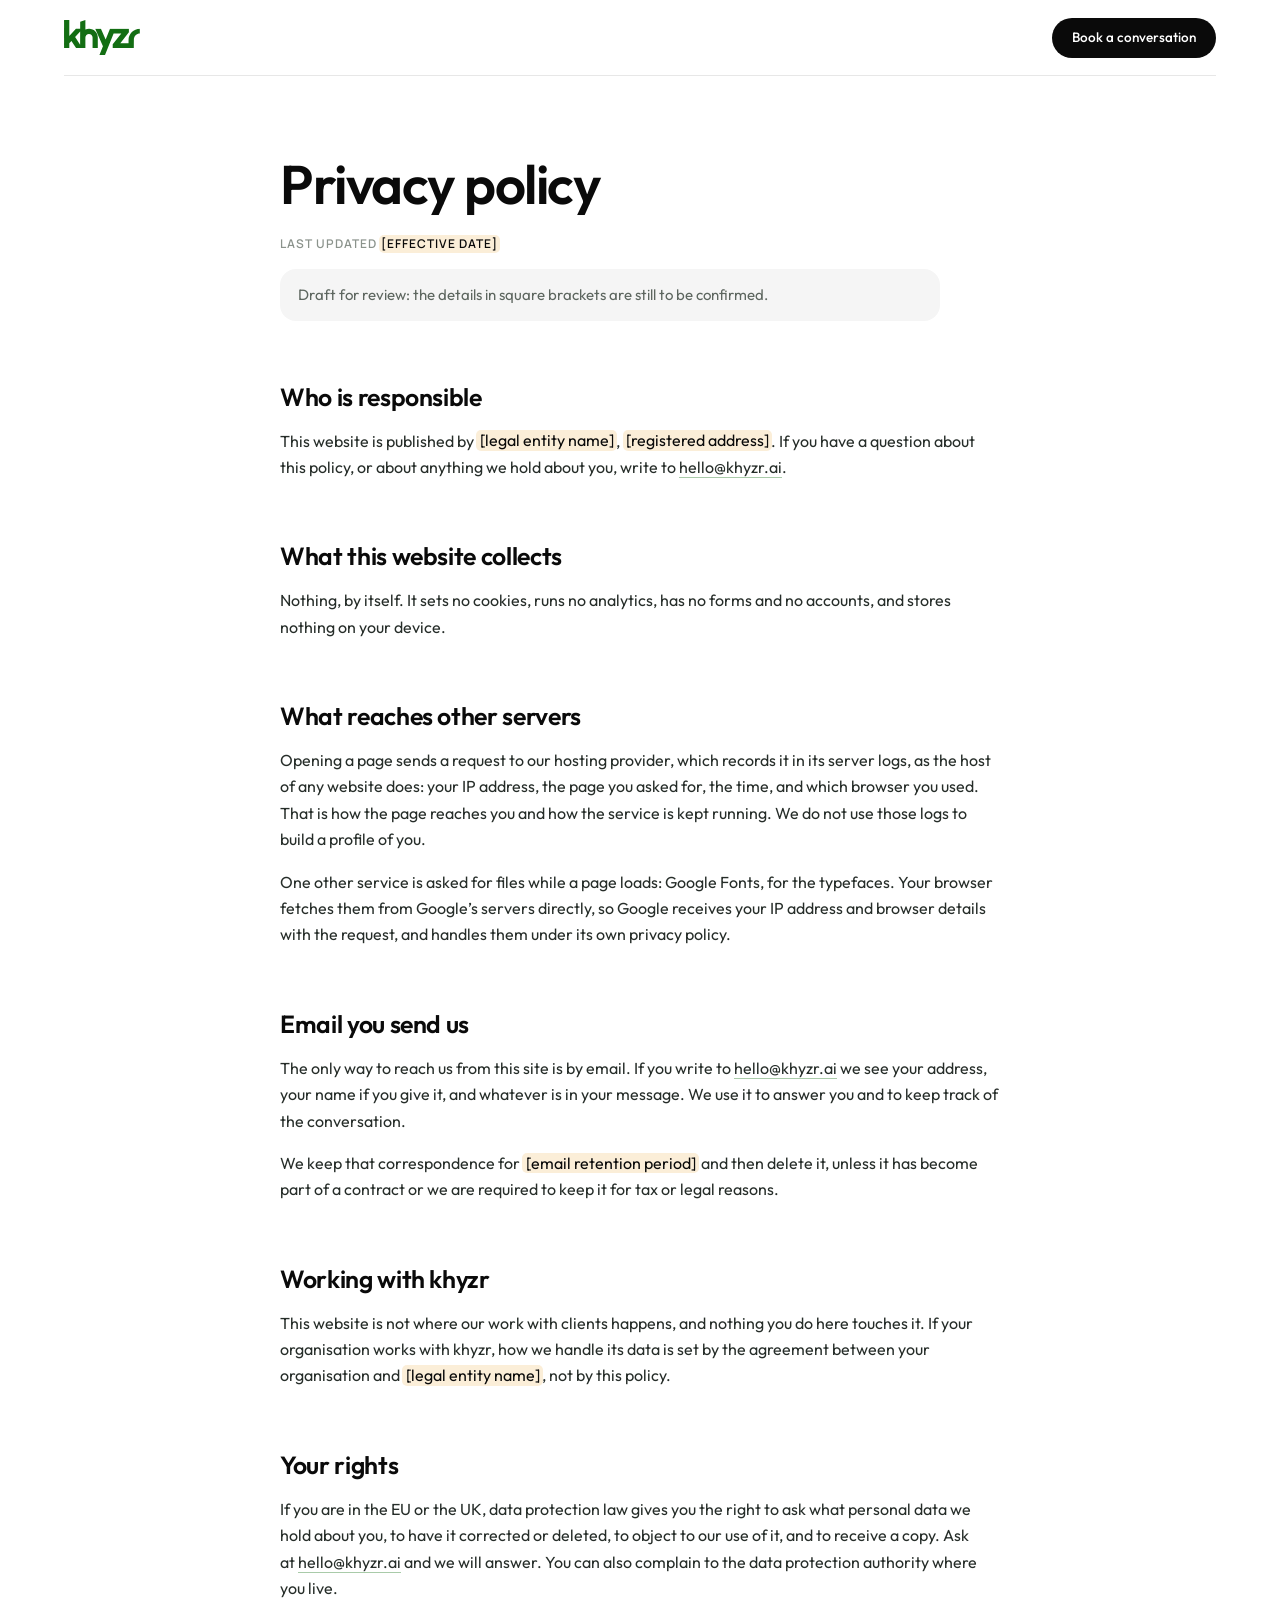
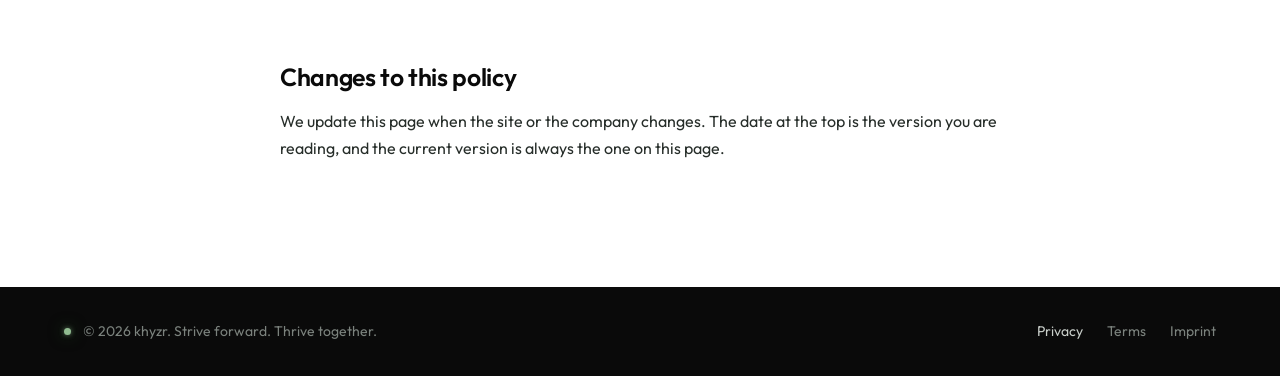
==== legal/privacy/index.html @ f75e47af "Preview of website@1056384" ====
<!doctype html>
<html lang="en">
<head>
<meta charset="utf-8">
<meta name="viewport" content="width=device-width, initial-scale=1">
<title>Privacy policy — khyzr</title>
<meta name="description" content="How khyzr.com handles data: what the site collects, what reaches other servers, and your rights.">
<meta name="robots" content="noindex">
<meta name="theme-color" content="#ffffff">
<link rel="icon" href="../../design-system/assets/logos/khyzr-symbol_on-dark.svg" type="image/svg+xml">
<link rel="preconnect" href="https://fonts.googleapis.com">
<link rel="preconnect" href="https://fonts.gstatic.com" crossorigin>
<link href="https://fonts.googleapis.com/css2?family=Outfit:wght@400;500;600&family=Manrope:wght@500;600&display=swap" rel="stylesheet">
<link rel="stylesheet" href="../../assets/home/tokens.css">
<link rel="stylesheet" href="../../assets/home/home.css">
<link rel="stylesheet" href="../../assets/home/footer/footer.css">
<link rel="stylesheet" href="../legal.css">
</head>
<body>
<a class="skip" href="#main">Skip to content</a>
<header class="lg-bar"><div class="in">
  <a class="home" href="../../"><img src="../../design-system/assets/logos/khyzr-wordmark_on-light.svg" alt="khyzr, home" width="96" height="44"></a>
  <a class="cta" href="../../#start">Book a conversation</a>
</div></header>
<main id="main" class="hs lg">
  <article class="in">
    <h1 class="hs-title">Privacy policy</h1>
    <p class="lg-date">Last updated <span class="tbd">[effective date]</span></p>
    <p class="lg-draft">Draft for review: the details in square brackets are still to be confirmed.</p>
    <h2>Who is responsible</h2>
    <p>This website is published by <span class="tbd">[legal entity name]</span>, <span class="tbd">[registered address]</span>. If you have a question about this policy, or about anything we hold about you, write to <a href="mailto:hello@khyzr.ai">hello@khyzr.ai</a>.</p>
    <h2>What this website collects</h2>
    <p>Nothing, by itself. It sets no cookies, runs no analytics, has no forms and no accounts, and stores nothing on your device.</p>
    <h2>What reaches other servers</h2>
    <p>Opening a page sends a request to our hosting provider, which records it in its server logs, as the host of any website does: your IP address, the page you asked for, the time, and which browser you used. That is how the page reaches you and how the service is kept running. We do not use those logs to build a profile of you.</p>
    <p>One other service is asked for files while a page loads: Google Fonts, for the typefaces. Your browser fetches them from Google’s servers directly, so Google receives your IP address and browser details with the request, and handles them under its own privacy policy.</p>
    <h2>Email you send us</h2>
    <p>The only way to reach us from this site is by email. If you write to <a href="mailto:hello@khyzr.ai">hello@khyzr.ai</a> we see your address, your name if you give it, and whatever is in your message. We use it to answer you and to keep track of the conversation.</p>
    <p>We keep that correspondence for <span class="tbd">[email retention period]</span> and then delete it, unless it has become part of a contract or we are required to keep it for tax or legal reasons.</p>
    <h2>Working with khyzr</h2>
    <p>This website is not where our work with clients happens, and nothing you do here touches it. If your organisation works with khyzr, how we handle its data is set by the agreement between your organisation and <span class="tbd">[legal entity name]</span>, not by this policy.</p>
    <h2>Your rights</h2>
    <p>If you are in the EU or the UK, data protection law gives you the right to ask what personal data we hold about you, to have it corrected or deleted, to object to our use of it, and to receive a copy. Ask at <a href="mailto:hello@khyzr.ai">hello@khyzr.ai</a> and we will answer. You can also complain to the data protection authority where you live.</p>
    <h2>Changes to this policy</h2>
    <p>We update this page when the site or the company changes. The date at the top is the version you are reading, and the current version is always the one on this page.</p>
  </article>
</main>
<footer class="hs hs-footer lg-foot"><div class="in"><div class="base">
  <p class="copy">© 2026 khyzr. Strive forward. Thrive together.</p>
  <ul class="legal" aria-label="Legal"><li><a href="../privacy/" aria-current="page">Privacy</a></li><li><a href="../terms/">Terms</a></li><li><a href="../imprint/">Imprint</a></li></ul>
</div></div></footer>
</body>
</html>
---- assets/home/tokens.css ----
/* ============================================================
   khyzr.com homepage — the sections' shared ground.
   The design system's tokens (copied from the vault's
   web-design-system/web/design-system/tokens/, 2026-10-01, the same set the
   labs speak), and the base every section design was built on, scoped to
   .hs so the hero, nav and original sections keep their own.
   ============================================================ */
:root{
  /* colour */
  --khyzr-green:#0A690A; --forest:#064606; --deep-forest:#053805; --mint:#85B485;
  --green-050:#EFF7EF; --green-100:#DBE9DB; --green-200:#A9CBA9; --green-300:#91BC91; --green-400:#3B873B;
  --green-500:#0A690A; --green-600:#085808; --green-700:#064606; --green-800:#053805; --green-900:#043304;
  --leaf:#2F802F; /* gradient-only bright leaf */
  --cobalt:#2F5FB5; --marigold:#E8A93C; --marigold-text:#946C26; --terracotta:#C2582F; --terracotta-text:#B6532C; --steel:#6E7B8A;
  --paper:#FFFFFF; --surface:#FFFFFF; --surface-2:#F5F5F5; --hairline:#E7E7E7;
  --faint:#8B938C; --muted:#5D665F; --body:#262D29; --ink:#0A0A0A; --pitch:#030503;
  --on-dark-heading:#FFFFFF; --on-dark-soft:#EEF2EE; --on-dark-body:#C8CEC9; --on-dark-muted:#8D948F; --on-dark-faint:#7B827D;
  --on-dark-accent:#91BC91; --on-dark-divider:rgba(255,255,255,.10); --on-dark-border:rgba(255,255,255,.11);
  --selection:rgba(10,105,10,.16);
  --gradient-hero:linear-gradient(to bottom in oklab,#030503 0%,#043304 36%,#064606 58%,#2F802F 71%,#85B485 84%,#DBE9DB 93%,#FFFFFF 100%);
  /* type */
  --font-display:"Outfit",system-ui,sans-serif; --font-text:"Outfit",system-ui,sans-serif;
  --font-tech:"Manrope",system-ui,sans-serif; --font-serif-accent:"Instrument Serif",Georgia,serif;
  --font-arabic:"Noto Naskh Arabic","Times New Roman",serif;
  --fw-display:600; --fw-ui:500; --fw-text:400;
  --text-title:clamp(2.1rem,4.6vw,3.7rem); --text-quote:clamp(1.65rem,3.5vw,2.9rem);
  --text-lede:clamp(1.06rem,1.5vw,1.32rem); --text-body:16px; --text-eyebrow:12px; --text-label:11px;
  --tracking-display:-0.027em; --tracking-eyebrow:.16em;
  /* space and shape */
  --space-1:12px; --space-2:16px; --space-3:24px; --space-4:32px; --space-5:40px; --space-6:64px;
  --section-pad-y:clamp(88px,14vh,180px); --gutter:clamp(24px,5vw,96px);
  --container:1560px; --measure-reading:1180px; --measure-lede:600px;
  --radius-s:9px; --radius-m:16px; --radius-l:20px; --radius-pill:999px;
  /* motion */
  --ease-trace:cubic-bezier(.34,1.45,.64,1); --ease-pop:cubic-bezier(.34,1.56,.64,1); --ease-drift:cubic-bezier(.22,.9,.36,1);
  --dur-enter:900ms; --dur-stagger:140ms; --dur-hover:500ms; --dur-pulse:420ms; --dur-count:1600ms;
  --rise-distance:30px; --rise-scale:.96;
}
.hs{position:relative;isolation:isolate}
.hs *,.hs *::before,.hs *::after{box-sizing:border-box}
.hs img,.hs svg,.hs canvas,.hs video{display:block;max-width:100%}
.hs :focus-visible{outline:2px solid var(--khyzr-green);outline-offset:3px}
---- assets/home/home.css ----
/* ============================================================
   khyzr.com homepage — the shared vocabulary every section uses.
   One rhythm, two surfaces, one section header, one text link, one
   entrance. Values are the design system's tokens (tokens.css); the
   section header and the text link are the system's Components page,
   the entrance is its Motion page (The Green Trace).
   ============================================================ */

/* ---- rhythm and surfaces ----
   Every section stands on paper and pads by the section rhythm; the
   surface alternates White → #F5F5F5 (the system's Layout rule) so
   neighbours read as two places, not one long page. */
.hs{--hs-head-gap:clamp(2.75rem,6vw,4.5rem);background:var(--paper)}
.hs.hs--alt{background:var(--surface-2)}
section.hs[id]{scroll-margin-top:0}
/* the side gutter, kept clear of a phone's notch and rounded corners when it is turned on its side (index.html asks
   for the whole screen, viewport-fit=cover, so the dark sections run to its edges): the system's gutter, or the
   screen's safe inset where that is wider */
:root{--gx:max(var(--gutter),env(safe-area-inset-left,0px),env(safe-area-inset-right,0px))}

/* ---- the desktop step (2 Oct 2026, Cisco: "increase the margins (and therefor like zoom out) the page on viewports
   like 1920x1080 and similar sizes"; it "reads AMAZING at 2440p"). The type and the sections reach their full size
   by about 1400px wide and hold it, so a 1080p monitor showed the 2560 page with its margins cut from 500px to 180,
   on a screen whose pixels are physically larger. There, on a standard-density screen 1600–2299px wide (1080p,
   1200p and 1680 monitors; a laptop's dense screen stays at full size, as do 1440p screens and phones), the page
   draws a step smaller, as a whole: one knob, --z, sets the root's size, every size in the sections is in rem, the
   column narrows with it so the margins grow, and the few sizes measured in the screen's height multiply by it.
   The system's px tokens get their rem twins here, the same at the default size, so they follow too. */
:root{--z:1;
  --space-1:.75rem;--space-2:1rem;--space-3:1.5rem;--space-4:2rem;--space-5:2.5rem;--space-6:4rem;
  --container:97.5rem;--gutter:clamp(1.5rem,5vw,6rem);--section-pad-y:clamp(5.5rem,calc(14vh * var(--z)),11.25rem);
  --text-body:1rem;--text-eyebrow:.75rem;--text-label:.6875rem}
html{font-size:calc(100% * var(--z))}
@media (min-width:1600px) and (max-width:2299.98px) and (max-resolution:1.49dppx),
       (min-width:1600px) and (max-width:2299.98px) and (-webkit-max-device-pixel-ratio:1.49){:root{--z:.9}}
/* the band's edges ease in, so a window dragged across them doesn't jump */
@media (min-width:1600px) and (max-width:1679.98px) and (max-resolution:1.49dppx),
       (min-width:1600px) and (max-width:1679.98px) and (-webkit-max-device-pixel-ratio:1.49){:root{--z:.95}}
@media (min-width:2200px) and (max-width:2299.98px) and (max-resolution:1.49dppx),
       (min-width:2200px) and (max-width:2299.98px) and (-webkit-max-device-pixel-ratio:1.49){:root{--z:.95}}
/* a section that receives focus after an in-page jump (glide.js) takes it quietly */
.hs[tabindex="-1"]:focus{outline:none}

/* ---- the section header: title, lede (the eyebrows went page-wide on 2 Oct 2026, Cisco: "remove eyebrows page-wide") ---- */
.hs-title{font:var(--fw-display) var(--text-title)/1.02 var(--font-display);letter-spacing:var(--tracking-display);color:var(--ink);text-wrap:balance}
.hs-title .g{color:var(--khyzr-green)}
.hs-lede{max-width:34ch;font:var(--fw-text) var(--text-lede)/1.5 var(--font-text);color:var(--muted);text-wrap:pretty}
.hs-head > .hs-lede{margin-top:var(--space-3)}
/* split: the title holds the left, the lede stands at the right on the title's last line */
.hs-head--split{display:grid;grid-template-columns:minmax(0,1fr) minmax(0,auto);align-items:end;gap:var(--space-3) var(--space-6)}
.hs-head--split > .hs-lede{margin:0;padding-bottom:.3em}
@media (max-width:760px){
  .hs-head--split{grid-template-columns:minmax(0,1fr);gap:0}
  .hs-head--split > .hs-lede{margin-top:var(--space-3);padding:0}
}
/* on dark */
.hs-dark .hs-title{color:var(--on-dark-heading)}
.hs-dark .hs-lede{color:var(--on-dark-body)}

/* ---- the text link: ink, an arrow that slides 4px on hover ---- */
.hs-link{position:relative;display:inline-flex;align-items:center;gap:.5em;font:var(--fw-ui) 1rem/1.3 var(--font-text);color:var(--ink);text-decoration:none;border-radius:var(--radius-s)}
/* a 44px hit area, without moving anything */
.hs-link::after{content:"";position:absolute;inset:-.75rem -.375rem}
.hs-link svg{flex:none;width:1.05em;height:1.05em;transition:transform var(--dur-hover) var(--ease-pop)}
@media (hover:hover){.hs-link:hover svg{transform:translateX(4px)}}
.hs-link:focus-visible{outline-offset:4px}

/* ---- the entrance: rise from the baseline, crisp, overlapping (hs.js staggers a batch) ---- */
.hs-rise{transform-origin:50% 100%;transition:opacity .9s ease var(--hs-d,0s),transform var(--dur-enter) var(--ease-trace) var(--hs-d,0s)}
.js .hs-rise:not(.is-in){opacity:0;transform:translateY(var(--rise-distance)) scale(var(--rise-scale));transition:none}
@media (prefers-reduced-motion:reduce){.hs-rise{opacity:1!important;transform:none!important;transition:none!important}}

/* ---- photographs develop in rather than pop in (hs.js adds .ld when each has loaded) ---- */
.js .hs-photo{opacity:0;transition:opacity .7s ease}
.js .hs-photo.ld{opacity:1}
@media (prefers-reduced-motion:reduce){.js .hs-photo{transition:none}}

/* ---- touch: hovers that move things only where there is a pointer that hovers; presses answer every pointer ---- */
.hs-link:active svg{transform:translateX(2px)}
/* a placeholder link (its page isn't built yet): it reads as the design has it, and does nothing */
.hs a:not([href]){pointer-events:none;cursor:default}
---- assets/home/footer/footer.css ----
/* ============================================================
   khyzr.com homepage — the footer: the map of the site and the
   legal line, nothing more. The close has already made the ask
   ("Strive forward. Thrive together." ending in the pill), so the
   old footer's headline, button and note are gone.

   It stands on the close's ink without a seam. Each column starts
   on its own hairline, so the map reads as one ruled index broken
   only by the gutters; the base row runs one unbroken rule. The
   green dot before the copyright line is the close's light, small.
   Entrance (with motion): the rules draw left to right, column by
   column, and each column's type fades in behind its rule.
   ============================================================ */
/* the close and the footer share one ground, so the map follows the close at the page's rhythm
   (the close's own bottom padding), not after a second section's worth of black */
.hs-footer{background:var(--ink);color:var(--on-dark-body);padding:var(--space-4) var(--gx) 2.5rem}
.hs-footer .in{max-width:var(--container);margin:0 auto}
.hs-footer ul{list-style:none}
.hs-footer .top{display:grid;grid-template-columns:minmax(0,1.4fr) minmax(0,5fr);gap:2.5rem 1.75rem}
.hs-footer .map{display:grid;grid-template-columns:repeat(5,minmax(0,1fr));gap:2.5rem 1.75rem}
.hs-footer .col{position:relative;padding-top:1.375rem}
.hs-footer .col::before,.hs-footer .base::before{content:"";position:absolute;left:0;right:0;top:0;height:1px;background:var(--on-dark-divider);transform-origin:0 50%}

/* the brand column: the wordmark (over its 90px floor) and its one line */
.hs-footer .mark{display:inline-block;border-radius:4px}
.hs-footer .mark img{width:clamp(6.5rem,8.6vw,7.75rem);height:auto}
.hs-footer .brand p{margin-top:1.25rem;max-width:30ch;font:var(--fw-text) .9375rem/1.6 var(--font-text);color:var(--on-dark-muted);text-wrap:pretty}

/* the columns: heads in the technical register, links in Outfit */
.hs-footer h2{margin:1px 0 .75rem;font:600 var(--text-eyebrow)/1.3 var(--font-tech);letter-spacing:.1em;text-transform:uppercase;color:var(--on-dark-faint)}
.hs-footer .map a{display:inline-block;padding:.3125rem 0;font:var(--fw-text) .9375rem/1.4 var(--font-text);color:var(--on-dark-body);
  text-decoration:underline 1px transparent;text-underline-offset:.32em;transition:color .2s ease,text-decoration-color .3s ease}
@media (hover:hover){.hs-footer .map a:hover{color:var(--on-dark-heading);text-decoration-color:var(--green-300)}}
/* the sister sites sit quieter, with the outward arrow */
.hs-footer li:not(.ext) + .ext{margin-top:.375rem}
.hs-footer .map .ext a{color:var(--on-dark-muted)}
@media (hover:hover){.hs-footer .map .ext a:hover{color:var(--on-dark-heading)}}
.hs-footer .ext svg{display:inline-block;width:.8em;height:.8em;margin-left:.28em;vertical-align:-.04em;transition:transform var(--dur-hover) var(--ease-pop)}
@media (hover:hover){.hs-footer .ext a:hover svg{transform:translate(2px,-2px)}}

/* the base row: the green dot, the copyright line, the legal links */
.hs-footer .base{position:relative;margin-top:clamp(3.5rem,6.4vw,5.5rem);padding-top:1.375rem;display:flex;justify-content:space-between;align-items:center;gap:.5rem 1.75rem;flex-wrap:wrap;
  font:var(--fw-text) .875rem/1.5 var(--font-text);color:var(--on-dark-faint)}
.hs-footer .copy{display:flex;align-items:center;gap:.75rem}
.hs-footer .copy::before{content:"";flex:none;width:.4375rem;height:.4375rem;border-radius:50%;background:var(--green-300);
  box-shadow:0 0 5px rgba(145,188,145,.6),0 0 16px rgba(59,135,59,.6)}
.hs-footer .legal{display:flex;gap:2px 1.5rem;flex-wrap:wrap}
.hs-footer .legal a{display:inline-block;padding:.375rem 0;color:var(--on-dark-faint);text-decoration:none;transition:color .2s ease}
@media (hover:hover){.hs-footer .legal a:hover{color:var(--on-dark-body)}}
/* a finger gets a full-height target on every link (44px; the pointer's 31 and 33 read tighter) */
@media (pointer:coarse){.hs-footer .map a,.hs-footer .legal a{padding:.75rem 0}}

/* focus: white on dark */
.hs-footer a:focus-visible{outline:2px solid var(--on-dark-heading);outline-offset:3px;border-radius:4px}

/* entrance */
.hs-footer .brand{--i:0}
.hs-footer .map .col:nth-child(1){--i:1}.hs-footer .map .col:nth-child(2){--i:2}.hs-footer .map .col:nth-child(3){--i:3}
.hs-footer .map .col:nth-child(4){--i:4}.hs-footer .map .col:nth-child(5){--i:5}
.hs-footer .base{--i:6}
.hs-footer .col::before,.hs-footer .base::before{transition:transform 1.2s var(--ease-drift) calc(var(--i) * 90ms)}
.hs-footer .col > *,.hs-footer .base > *{transition:opacity .9s ease calc(.32s + var(--i) * 90ms)}
.js .hs-footer:not(.is-in) .col::before,.js .hs-footer:not(.is-in) .base::before{transform:scaleX(0);transition:none}
.js .hs-footer:not(.is-in) .col > *,.js .hs-footer:not(.is-in) .base > *{opacity:0;transition:none}

/* tablet: the brand line above the map */
@media (max-width:1080px){
  .hs-footer .top{grid-template-columns:minmax(0,1fr);gap:3rem}
  .hs-footer .brand{display:flex;justify-content:space-between;align-items:flex-start;gap:1.75rem}
  .hs-footer .brand p{margin-top:0;text-align:right}
}
@media (max-width:860px){.hs-footer .map{grid-template-columns:repeat(3,minmax(0,1fr))}}
/* phone: the brand line on top, then two columns */
@media (max-width:560px){
  .hs-footer .top{gap:2.75rem}
  .hs-footer .brand{display:block}
  .hs-footer .brand p{margin-top:1.125rem;text-align:left}
  .hs-footer .map{grid-template-columns:repeat(2,minmax(0,1fr));gap:2.25rem 1.25rem}
  .hs-footer .map > :last-child:nth-child(odd){grid-column:1/-1}
  .hs-footer .base{flex-direction:column;align-items:flex-start;gap:.625rem}
}
@media (prefers-reduced-motion:reduce){
  .hs-footer .col::before,.hs-footer .base::before{transform:none!important;transition:none!important}
  .hs-footer .col > *,.hs-footer .base > *{opacity:1!important;transition:none!important}
}
---- legal/legal.css ----
/* ============================================================
   khyzr.com — the legal pages (2 Oct 2026, the launch kit:
   docs/LAUNCH.md). Drafts until the company facts land, so each
   is noindex and stays out of the sitemap; what is still to be
   confirmed is marked where it stands. On the homepage's tokens
   (assets/home/tokens.css), its section header (home.css) and its
   footer's base row (footer/footer.css). No script.
   ============================================================ */
*{box-sizing:border-box;margin:0;padding:0}
html{-webkit-text-size-adjust:100%}
body{background:var(--paper);color:var(--body);font:var(--fw-text) var(--text-body)/1.65 var(--font-text);-webkit-font-smoothing:antialiased}
::selection{background:var(--selection)}
a{color:inherit}
.skip{position:fixed;left:1rem;top:.75rem;z-index:100;padding:.75rem 1.125rem;border-radius:var(--radius-pill);background:var(--ink);color:#fff;
  font:var(--fw-ui) .875rem/1 var(--font-text);text-decoration:none;transform:translateY(-200%)}
.skip:focus{transform:none}

/* the bar: the wordmark home, and the homepage's one ask */
.lg-bar{padding:0 var(--gutter)}
.lg-bar .in{max-width:var(--container);margin:0 auto;height:4.75rem;display:flex;align-items:center;justify-content:space-between;gap:1.5rem;border-bottom:1px solid var(--hairline)}
.lg-bar .home img{display:block;width:4.75rem;height:auto}   /* the homepage nav's size (2 Oct 2026) */
.lg-bar .cta{display:inline-flex;align-items:center;height:2.5rem;padding:0 1.25rem;border-radius:var(--radius-pill);background:var(--ink);color:#fff;
  font:var(--fw-ui) .84375rem/1 var(--font-text);text-decoration:none;white-space:nowrap;transition:transform var(--dur-hover) var(--ease-pop),background-color .2s ease}
@media (hover:hover){.lg-bar .cta:hover{transform:scale(1.05);background:#000}}
.lg-bar .cta:active{transform:scale(.98)}
.lg-bar a:focus-visible{outline:2px solid var(--khyzr-green);outline-offset:3px;border-radius:6px}
.lg-bar .cta:focus-visible{border-radius:var(--radius-pill)}

/* the page: one reading column */
.lg{padding:clamp(3.5rem,9vh,7rem) var(--gutter) var(--section-pad-y)}
.lg .in{max-width:45rem;margin:0 auto}
.lg .hs-title{font-size:clamp(2.3rem,5vw,3.4rem)}
.lg-date{margin-top:var(--space-3);font:600 var(--text-eyebrow)/1.4 var(--font-tech);letter-spacing:.08em;text-transform:uppercase;color:var(--faint)}
.lg-draft{margin-top:var(--space-3);padding:.875rem 1.125rem;border-radius:var(--radius-m);background:var(--surface-2);font-size:.9375rem;line-height:1.55;color:var(--muted)}
.lg-lede{margin-top:var(--space-5);font-size:var(--text-lede);line-height:1.55;color:var(--muted)}
.lg h2{margin:clamp(2.75rem,5vw,3.75rem) 0 var(--space-2);font:var(--fw-display) clamp(1.3rem,2vw,1.55rem)/1.25 var(--font-display);letter-spacing:-.014em;color:var(--ink)}
.lg p{max-width:66ch;text-wrap:pretty}
.lg h2 + p,.lg p + p{margin-top:var(--space-2)}
.lg h2 + p{margin-top:0}
.lg p a{text-decoration:underline 1px;text-decoration-color:var(--green-200);text-underline-offset:.24em;transition:color .2s ease,text-decoration-color .2s ease}
.lg p a:hover{color:var(--ink);text-decoration-color:var(--khyzr-green)}
/* what is still to be confirmed shows as such */
.tbd{padding:.02em .2em;margin:0 -.04em;border-radius:5px;background:rgba(232,169,60,.2);color:var(--ink);-webkit-box-decoration-break:clone;box-decoration-break:clone}

/* the imprint's facts */
.lg-facts{margin-top:var(--space-5);display:grid;grid-template-columns:minmax(0,13em) minmax(0,1fr);border-top:1px solid var(--hairline)}
.lg-facts dt,.lg-facts dd{padding:.875rem 0;border-bottom:1px solid var(--hairline)}
.lg-facts dt{padding-top:1.0625rem;font:600 var(--text-label)/1.5 var(--font-tech);letter-spacing:.1em;text-transform:uppercase;color:var(--faint)}
.lg-facts dd{color:var(--ink)}
/* a finger's target: the bar's pill at full height, and the email in the facts the height of its row */
@media (pointer:coarse){.lg-bar .cta{height:2.75rem}.lg-facts dd a{position:relative}.lg-facts dd a::after{content:"";position:absolute;inset:-.75rem -.375rem}}
@media (max-width:560px){
  .lg-facts{grid-template-columns:minmax(0,1fr)}
  .lg-facts dt{padding-bottom:0;border-bottom:0}
  .lg-facts dd{padding-top:.25rem}
}

/* the footer: the homepage footer's base row alone */
.lg-foot.hs-footer{padding-top:1.75rem;padding-bottom:1.75rem}
.lg-foot .base{margin-top:0;padding-top:0}
.lg-foot .base::before{display:none}
.lg-foot .legal a[aria-current]{color:var(--on-dark-body)}
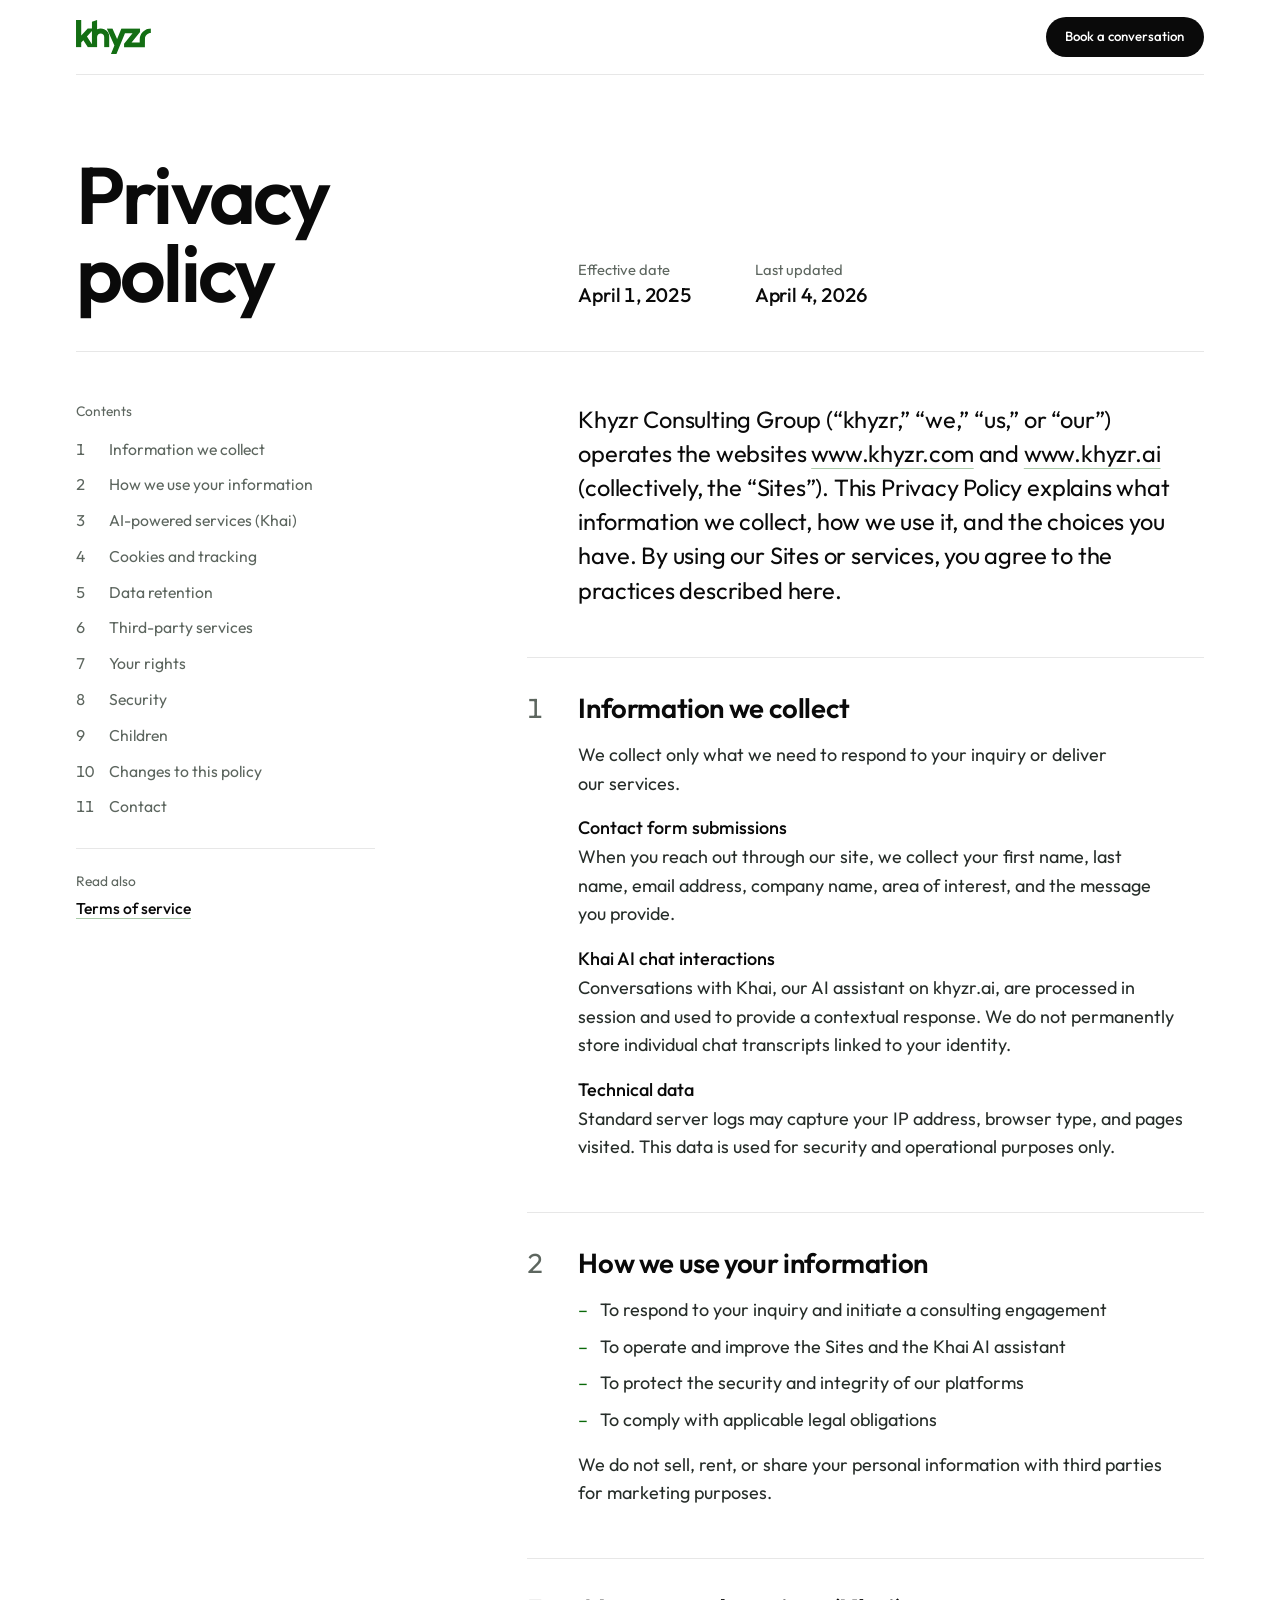
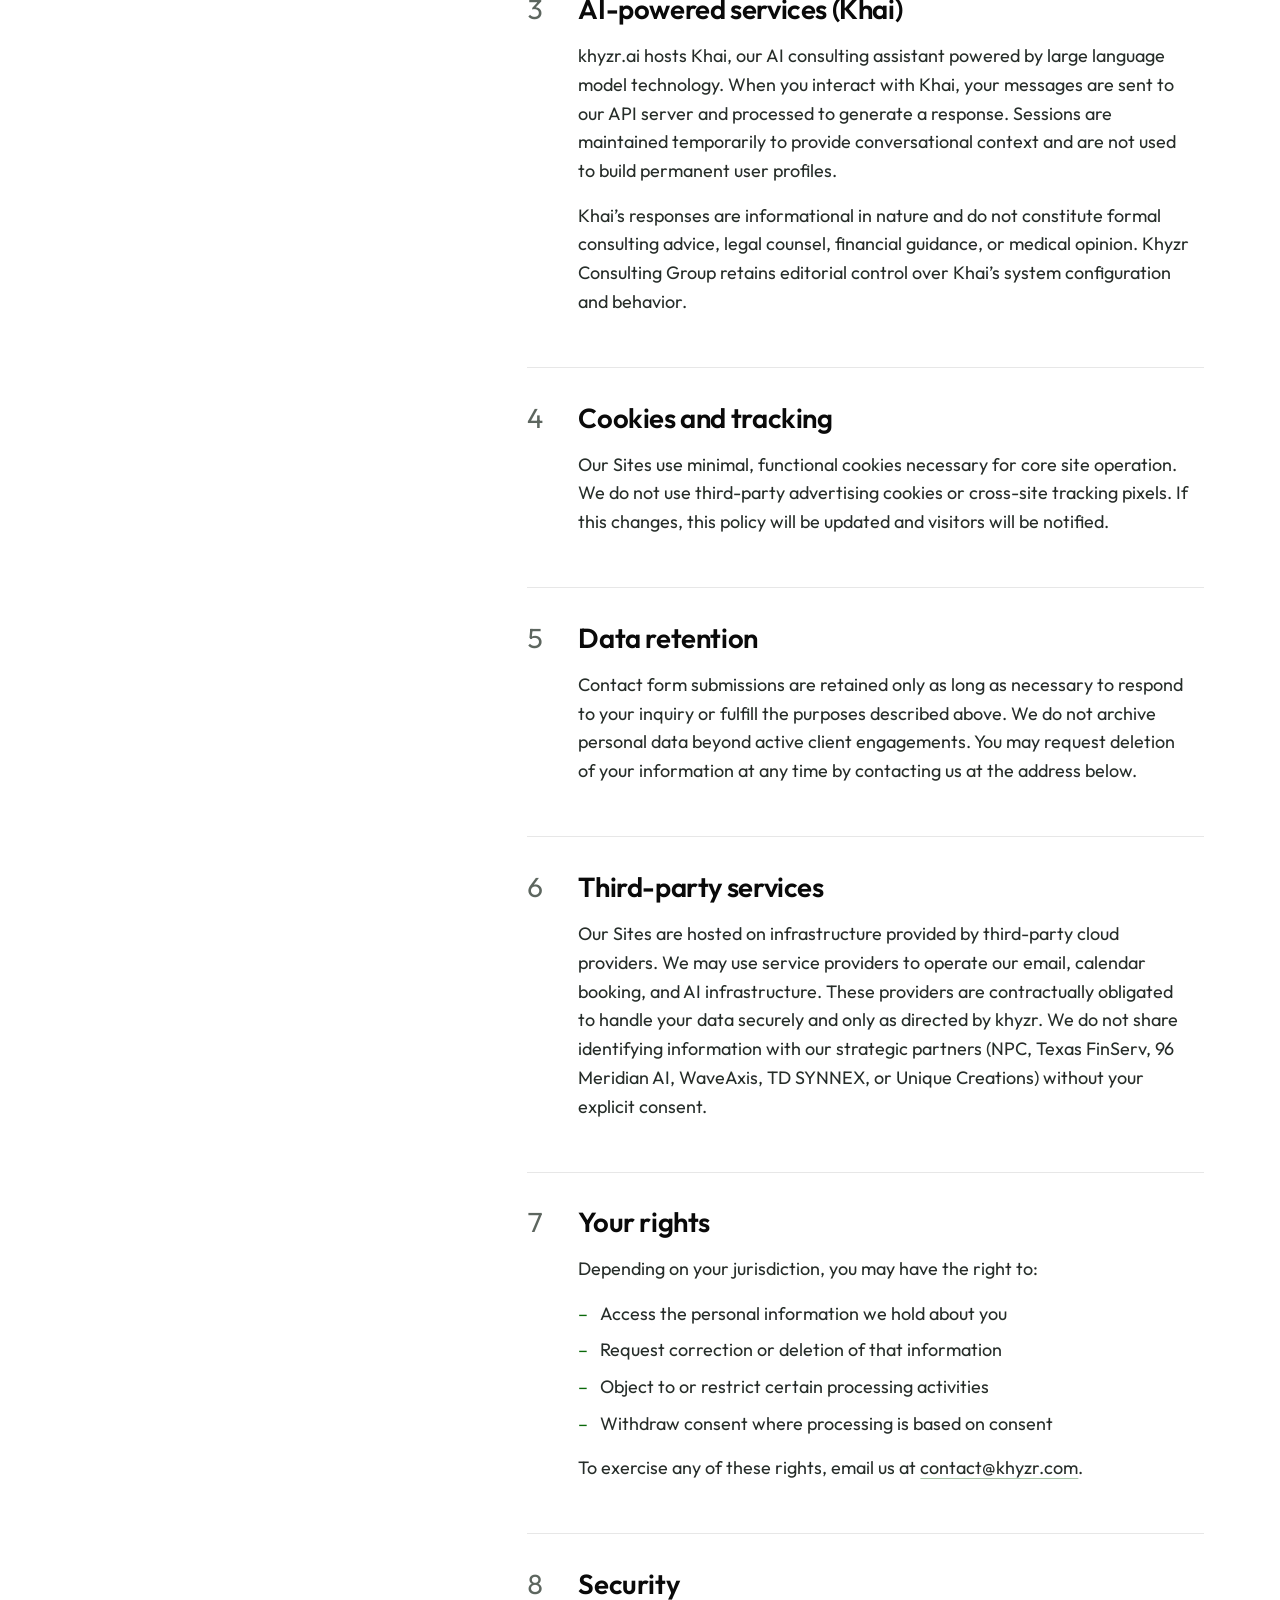
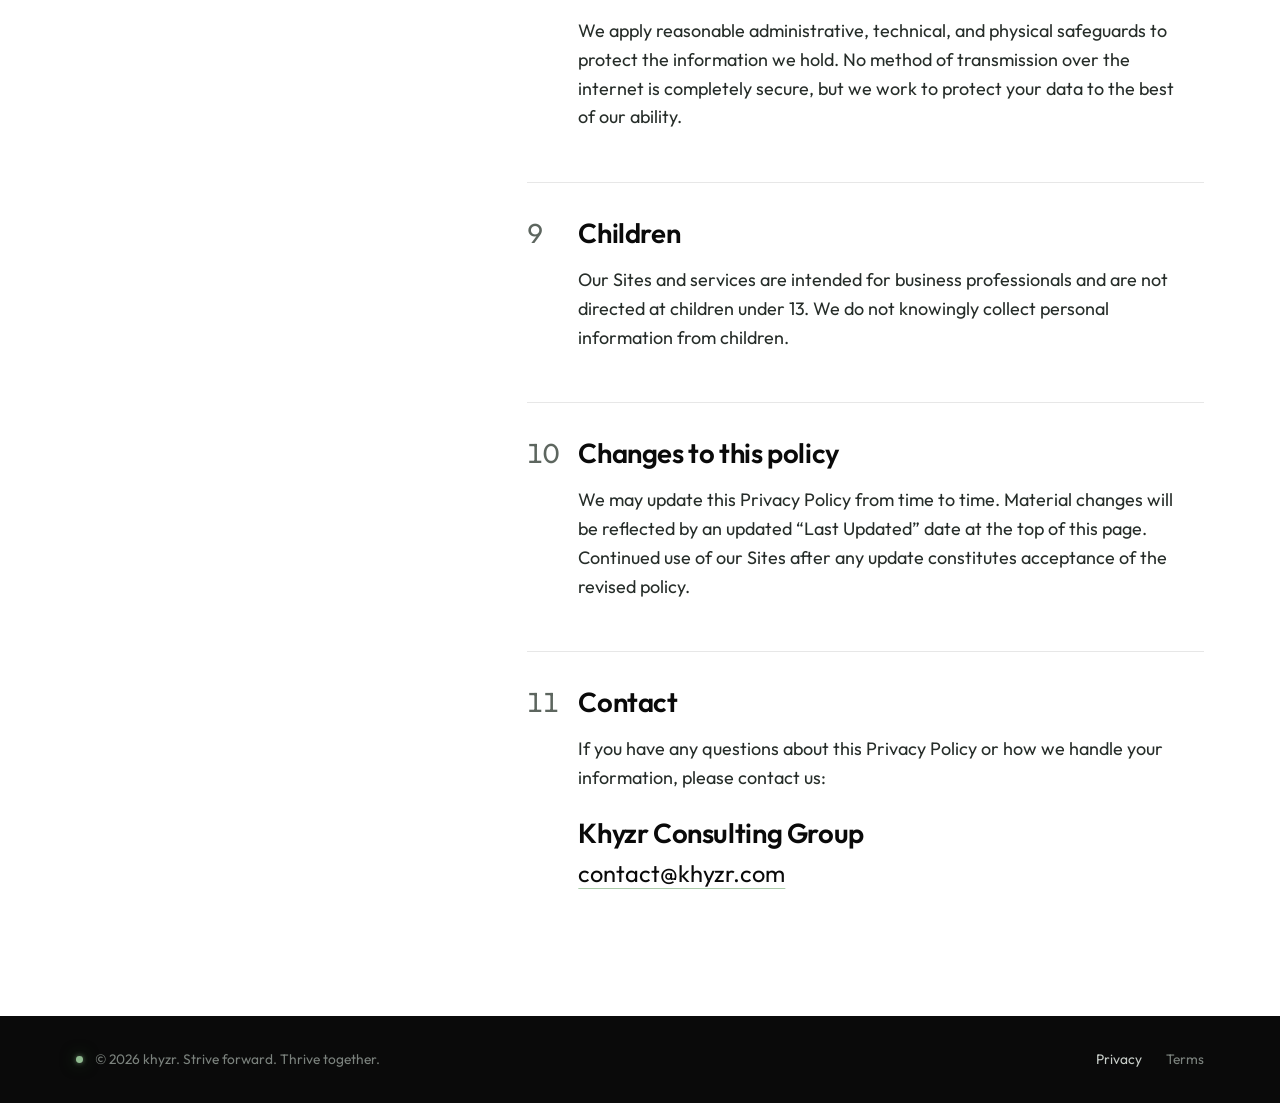
==== commit babc114f: "Preview of website@af28143 (uncommitted changes)" ====
--- a/legal/privacy/index.html
+++ b/legal/privacy/index.html
@@ -3,14 +3,12 @@
 <head>
 <meta charset="utf-8">
 <meta name="viewport" content="width=device-width, initial-scale=1">
-<title>Privacy policy — khyzr</title>
-<meta name="description" content="How khyzr.com handles data: what the site collects, what reaches other servers, and your rights.">
+<title>Privacy policy | khyzr</title>
+<meta name="description" content="What information khyzr collects through its websites, how it is used, and the choices you have.">
 <meta name="robots" content="noindex">
 <meta name="theme-color" content="#ffffff">
 <link rel="icon" href="../../design-system/assets/logos/khyzr-symbol_on-dark.svg" type="image/svg+xml">
-<link rel="preconnect" href="https://fonts.googleapis.com">
-<link rel="preconnect" href="https://fonts.gstatic.com" crossorigin>
-<link href="https://fonts.googleapis.com/css2?family=Outfit:wght@400;500;600&family=Manrope:wght@500;600&display=swap" rel="stylesheet">
+<link rel="preload" href="../../assets/fonts/outfit-latin.woff2" as="font" type="font/woff2" crossorigin>
 <link rel="stylesheet" href="../../assets/home/tokens.css">
 <link rel="stylesheet" href="../../assets/home/home.css">
 <link rel="stylesheet" href="../../assets/home/footer/footer.css">
@@ -20,34 +18,111 @@
 <a class="skip" href="#main">Skip to content</a>
 <header class="lg-bar"><div class="in">
   <a class="home" href="../../"><img src="../../design-system/assets/logos/khyzr-wordmark_on-light.svg" alt="khyzr, home" width="96" height="44"></a>
-  <a class="cta" href="../../#start">Book a conversation</a>
+  <a class="cta" href="https://calendar.app.google/kgfHw2AJN4HrpkCr7" target="_blank" rel="noopener">Book a conversation</a>
 </div></header>
-<main id="main" class="hs lg">
+<!-- The company's own text, as khyzr.com carried it on 8 Oct 2026 (docs/LAUNCH.md says what differs). -->
+<main id="main" class="hs lg lg--doc">
   <article class="in">
-    <h1 class="hs-title">Privacy policy</h1>
-    <p class="lg-date">Last updated <span class="tbd">[effective date]</span></p>
-    <p class="lg-draft">Draft for review: the details in square brackets are still to be confirmed.</p>
-    <h2>Who is responsible</h2>
-    <p>This website is published by <span class="tbd">[legal entity name]</span>, <span class="tbd">[registered address]</span>. If you have a question about this policy, or about anything we hold about you, write to <a href="mailto:hello@khyzr.ai">hello@khyzr.ai</a>.</p>
-    <h2>What this website collects</h2>
-    <p>Nothing, by itself. It sets no cookies, runs no analytics, has no forms and no accounts, and stores nothing on your device.</p>
-    <h2>What reaches other servers</h2>
-    <p>Opening a page sends a request to our hosting provider, which records it in its server logs, as the host of any website does: your IP address, the page you asked for, the time, and which browser you used. That is how the page reaches you and how the service is kept running. We do not use those logs to build a profile of you.</p>
-    <p>One other service is asked for files while a page loads: Google Fonts, for the typefaces. Your browser fetches them from Google’s servers directly, so Google receives your IP address and browser details with the request, and handles them under its own privacy policy.</p>
-    <h2>Email you send us</h2>
-    <p>The only way to reach us from this site is by email. If you write to <a href="mailto:hello@khyzr.ai">hello@khyzr.ai</a> we see your address, your name if you give it, and whatever is in your message. We use it to answer you and to keep track of the conversation.</p>
-    <p>We keep that correspondence for <span class="tbd">[email retention period]</span> and then delete it, unless it has become part of a contract or we are required to keep it for tax or legal reasons.</p>
-    <h2>Working with khyzr</h2>
-    <p>This website is not where our work with clients happens, and nothing you do here touches it. If your organisation works with khyzr, how we handle its data is set by the agreement between your organisation and <span class="tbd">[legal entity name]</span>, not by this policy.</p>
-    <h2>Your rights</h2>
-    <p>If you are in the EU or the UK, data protection law gives you the right to ask what personal data we hold about you, to have it corrected or deleted, to object to our use of it, and to receive a copy. Ask at <a href="mailto:hello@khyzr.ai">hello@khyzr.ai</a> and we will answer. You can also complain to the data protection authority where you live.</p>
-    <h2>Changes to this policy</h2>
-    <p>We update this page when the site or the company changes. The date at the top is the version you are reading, and the current version is always the one on this page.</p>
+    <header class="lg-head">
+      <h1 class="hs-title">Privacy policy</h1>
+      <dl class="lg-meta">
+        <div><dt>Effective date</dt><dd><time datetime="2025-04-01">April 1, 2025</time></dd></div>
+        <div><dt>Last updated</dt><dd><time datetime="2026-04-04">April 4, 2026</time></dd></div>
+      </dl>
+    </header>
+    <div class="lg-body">
+    <nav class="lg-toc" aria-label="Contents">
+      <p class="lg-cap" aria-hidden="true">Contents</p>
+      <ol>
+        <li><a href="#information-we-collect"><span class="n">1</span><span class="t">Information we collect</span></a></li>
+        <li><a href="#how-we-use-your-information"><span class="n">2</span><span class="t">How we use your information</span></a></li>
+        <li><a href="#ai-powered-services-khai"><span class="n">3</span><span class="t">AI-powered services (Khai)</span></a></li>
+        <li><a href="#cookies-and-tracking"><span class="n">4</span><span class="t">Cookies and tracking</span></a></li>
+        <li><a href="#data-retention"><span class="n">5</span><span class="t">Data retention</span></a></li>
+        <li><a href="#third-party-services"><span class="n">6</span><span class="t">Third-party services</span></a></li>
+        <li><a href="#your-rights"><span class="n">7</span><span class="t">Your rights</span></a></li>
+        <li><a href="#security"><span class="n">8</span><span class="t">Security</span></a></li>
+        <li><a href="#children"><span class="n">9</span><span class="t">Children</span></a></li>
+        <li><a href="#changes-to-this-policy"><span class="n">10</span><span class="t">Changes to this policy</span></a></li>
+        <li><a href="#contact"><span class="n">11</span><span class="t">Contact</span></a></li>
+      </ol>
+      <p class="lg-also"><span class="lg-cap">Read also</span><a class="lg-sib" href="../terms/">Terms of service</a></p>
+    </nav>
+    <div class="lg-text">
+      <p class="lg-lede">Khyzr Consulting Group (“khyzr,” “we,” “us,” or “our”) operates the websites <a href="https://khyzr.com/">www.khyzr.com</a> and <a href="https://khyzr.ai/">www.khyzr.ai</a> (collectively, the “Sites”). This Privacy Policy explains what information we collect, how we use it, and the choices you have. By using our Sites or services, you agree to the practices described here.</p>
+      <section id="information-we-collect">
+      <h2><span class="n">1</span> Information we collect</h2>
+      <p>We collect only what we need to respond to your inquiry or deliver our services.</p>
+      <dl class="lg-terms">
+        <div><dt>Contact form submissions</dt><dd>When you reach out through our site, we collect your first name, last name, email address, company name, area of interest, and the message you provide.</dd></div>
+        <div><dt>Khai AI chat interactions</dt><dd>Conversations with Khai, our AI assistant on khyzr.ai, are processed in session and used to provide a contextual response. We do not permanently store individual chat transcripts linked to your identity.</dd></div>
+        <div><dt>Technical data</dt><dd>Standard server logs may capture your IP address, browser type, and pages visited. This data is used for security and operational purposes only.</dd></div>
+      </dl>
+      </section>
+      <section id="how-we-use-your-information">
+      <h2><span class="n">2</span> How we use your information</h2>
+      <ul class="lg-list">
+        <li>To respond to your inquiry and initiate a consulting engagement</li>
+        <li>To operate and improve the Sites and the Khai AI assistant</li>
+        <li>To protect the security and integrity of our platforms</li>
+        <li>To comply with applicable legal obligations</li>
+      </ul>
+      <p>We do not sell, rent, or share your personal information with third parties for marketing purposes.</p>
+      </section>
+      <section id="ai-powered-services-khai">
+      <h2><span class="n">3</span> AI-powered services (Khai)</h2>
+      <p>khyzr.ai hosts Khai, our AI consulting assistant powered by large language model technology. When you interact with Khai, your messages are sent to our API server and processed to generate a response. Sessions are maintained temporarily to provide conversational context and are not used to build permanent user profiles.</p>
+      <p>Khai’s responses are informational in nature and do not constitute formal consulting advice, legal counsel, financial guidance, or medical opinion. Khyzr Consulting Group retains editorial control over Khai’s system configuration and behavior.</p>
+      </section>
+      <section id="cookies-and-tracking">
+      <h2><span class="n">4</span> Cookies and tracking</h2>
+      <p>Our Sites use minimal, functional cookies necessary for core site operation. We do not use third-party advertising cookies or cross-site tracking pixels. If this changes, this policy will be updated and visitors will be notified.</p>
+      </section>
+      <section id="data-retention">
+      <h2><span class="n">5</span> Data retention</h2>
+      <p>Contact form submissions are retained only as long as necessary to respond to your inquiry or fulfill the purposes described above. We do not archive personal data beyond active client engagements. You may request deletion of your information at any time by contacting us at the address below.</p>
+      </section>
+      <section id="third-party-services">
+      <h2><span class="n">6</span> Third-party services</h2>
+      <p>Our Sites are hosted on infrastructure provided by third-party cloud providers. We may use service providers to operate our email, calendar booking, and AI infrastructure. These providers are contractually obligated to handle your data securely and only as directed by khyzr. We do not share identifying information with our strategic partners (NPC, Texas FinServ, 96 Meridian AI, WaveAxis, TD SYNNEX, or Unique Creations) without your explicit consent.</p>
+      </section>
+      <section id="your-rights">
+      <h2><span class="n">7</span> Your rights</h2>
+      <p>Depending on your jurisdiction, you may have the right to:</p>
+      <ul class="lg-list">
+        <li>Access the personal information we hold about you</li>
+        <li>Request correction or deletion of that information</li>
+        <li>Object to or restrict certain processing activities</li>
+        <li>Withdraw consent where processing is based on consent</li>
+      </ul>
+      <p>To exercise any of these rights, email us at <a href="mailto:contact@khyzr.com">contact@khyzr.com</a>.</p>
+      </section>
+      <section id="security">
+      <h2><span class="n">8</span> Security</h2>
+      <p>We apply reasonable administrative, technical, and physical safeguards to protect the information we hold. No method of transmission over the internet is completely secure, but we work to protect your data to the best of our ability.</p>
+      </section>
+      <section id="children">
+      <h2><span class="n">9</span> Children</h2>
+      <p>Our Sites and services are intended for business professionals and are not directed at children under 13. We do not knowingly collect personal information from children.</p>
+      </section>
+      <section id="changes-to-this-policy">
+      <h2><span class="n">10</span> Changes to this policy</h2>
+      <p>We may update this Privacy Policy from time to time. Material changes will be reflected by an updated “Last Updated” date at the top of this page. Continued use of our Sites after any update constitutes acceptance of the revised policy.</p>
+      </section>
+      <section id="contact">
+      <h2><span class="n">11</span> Contact</h2>
+      <p>If you have any questions about this Privacy Policy or how we handle your information, please contact us:</p>
+      <address class="lg-contact"><span class="who">Khyzr Consulting Group</span><a href="mailto:contact@khyzr.com">contact@khyzr.com</a></address>
+      </section>
+      <p class="lg-next"><span class="lg-cap">Read also</span><a href="../terms/">Terms of service</a></p>
+    </div>
+    </div>
   </article>
 </main>
 <footer class="hs hs-footer lg-foot"><div class="in"><div class="base">
   <p class="copy">© 2026 khyzr. Strive forward. Thrive together.</p>
-  <ul class="legal" aria-label="Legal"><li><a href="../privacy/" aria-current="page">Privacy</a></li><li><a href="../terms/">Terms</a></li><li><a href="../imprint/">Imprint</a></li></ul>
+  <ul class="legal" aria-label="Legal"><li><a href="../privacy/" aria-current="page">Privacy</a></li><li><a href="../terms/">Terms</a></li></ul>
 </div></div></footer>
+<script src="../legal.js"></script>
 </body>
 </html>
--- a/assets/home/tokens.css
+++ b/assets/home/tokens.css
@@ -1,42 +1,50 @@
-/* ============================================================
-   khyzr.com homepage — the sections' shared ground.
-   The design system's tokens (copied from the vault's
-   web-design-system/web/design-system/tokens/, 2026-10-01, the same set the
-   labs speak), and the base every section design was built on, scoped to
-   .hs so the hero, nav and original sections keep their own.
-   ============================================================ */
-:root{
-  /* colour */
-  --khyzr-green:#0A690A; --forest:#064606; --deep-forest:#053805; --mint:#85B485;
-  --green-050:#EFF7EF; --green-100:#DBE9DB; --green-200:#A9CBA9; --green-300:#91BC91; --green-400:#3B873B;
-  --green-500:#0A690A; --green-600:#085808; --green-700:#064606; --green-800:#053805; --green-900:#043304;
-  --leaf:#2F802F; /* gradient-only bright leaf */
-  --cobalt:#2F5FB5; --marigold:#E8A93C; --marigold-text:#946C26; --terracotta:#C2582F; --terracotta-text:#B6532C; --steel:#6E7B8A;
-  --paper:#FFFFFF; --surface:#FFFFFF; --surface-2:#F5F5F5; --hairline:#E7E7E7;
-  --faint:#8B938C; --muted:#5D665F; --body:#262D29; --ink:#0A0A0A; --pitch:#030503;
-  --on-dark-heading:#FFFFFF; --on-dark-soft:#EEF2EE; --on-dark-body:#C8CEC9; --on-dark-muted:#8D948F; --on-dark-faint:#7B827D;
-  --on-dark-accent:#91BC91; --on-dark-divider:rgba(255,255,255,.10); --on-dark-border:rgba(255,255,255,.11);
-  --selection:rgba(10,105,10,.16);
-  --gradient-hero:linear-gradient(to bottom in oklab,#030503 0%,#043304 36%,#064606 58%,#2F802F 71%,#85B485 84%,#DBE9DB 93%,#FFFFFF 100%);
-  /* type */
-  --font-display:"Outfit",system-ui,sans-serif; --font-text:"Outfit",system-ui,sans-serif;
-  --font-tech:"Manrope",system-ui,sans-serif; --font-serif-accent:"Instrument Serif",Georgia,serif;
-  --font-arabic:"Noto Naskh Arabic","Times New Roman",serif;
-  --fw-display:600; --fw-ui:500; --fw-text:400;
-  --text-title:clamp(2.1rem,4.6vw,3.7rem); --text-quote:clamp(1.65rem,3.5vw,2.9rem);
-  --text-lede:clamp(1.06rem,1.5vw,1.32rem); --text-body:16px; --text-eyebrow:12px; --text-label:11px;
-  --tracking-display:-0.027em; --tracking-eyebrow:.16em;
-  /* space and shape */
-  --space-1:12px; --space-2:16px; --space-3:24px; --space-4:32px; --space-5:40px; --space-6:64px;
-  --section-pad-y:clamp(88px,14vh,180px); --gutter:clamp(24px,5vw,96px);
-  --container:1560px; --measure-reading:1180px; --measure-lede:600px;
-  --radius-s:9px; --radius-m:16px; --radius-l:20px; --radius-pill:999px;
-  /* motion */
-  --ease-trace:cubic-bezier(.34,1.45,.64,1); --ease-pop:cubic-bezier(.34,1.56,.64,1); --ease-drift:cubic-bezier(.22,.9,.36,1);
-  --dur-enter:900ms; --dur-stagger:140ms; --dur-hover:500ms; --dur-pulse:420ms; --dur-count:1600ms;
-  --rise-distance:30px; --rise-scale:.96;
-}
-.hs{position:relative;isolation:isolate}
-.hs *,.hs *::before,.hs *::after{box-sizing:border-box}
-.hs img,.hs svg,.hs canvas,.hs video{display:block;max-width:100%}
-.hs :focus-visible{outline:2px solid var(--khyzr-green);outline-offset:3px}
+/* ============================================================
+   khyzr.com homepage — the sections' shared ground.
+   The design system's tokens (copied from the vault's
+   web-design-system/web/design-system/tokens/, 2026-10-01, the same set the
+   labs speak), and the base every section design was built on, scoped to
+   .hs so the hero, nav and original sections keep their own.
+   ============================================================ */
+/* the two faces, from the site itself (9 Oct 2026; they came from Google Fonts): no page asks a third party for
+   anything as it loads (the homepage asks Google for the name section's tongues when that section nears), and
+   Outfit is preloaded by each page. Latin as Google cuts it; Outfit's extended Latin loads only
+   where a page uses it. Both are under the SIL Open Font License 1.1, its text beside the files (assets/fonts/). */
+@font-face{font-family:"Outfit";font-style:normal;font-weight:400 600;font-display:swap;src:url(../fonts/outfit-latin.woff2) format("woff2");unicode-range:U+0000-00FF,U+0131,U+0152-0153,U+02BB-02BC,U+02C6,U+02DA,U+02DC,U+0304,U+0308,U+0329,U+2000-206F,U+20AC,U+2122,U+2191,U+2193,U+2212,U+2215,U+FEFF,U+FFFD}
+@font-face{font-family:"Outfit";font-style:normal;font-weight:400 600;font-display:swap;src:url(../fonts/outfit-latin-ext.woff2) format("woff2");unicode-range:U+0100-02BA,U+02BD-02C5,U+02C7-02CC,U+02CE-02D7,U+02DD-02FF,U+0304,U+0308,U+0329,U+1D00-1DBF,U+1E00-1E9F,U+1EF2-1EFF,U+2020,U+20A0-20AB,U+20AD-20C4,U+2113,U+2C60-2C7F,U+A720-A7FF}
+@font-face{font-family:"Manrope";font-style:normal;font-weight:500 600;font-display:swap;src:url(../fonts/manrope-latin.woff2) format("woff2");unicode-range:U+0000-00FF,U+0131,U+0152-0153,U+02BB-02BC,U+02C6,U+02DA,U+02DC,U+0304,U+0308,U+0329,U+2000-206F,U+20AC,U+2122,U+2191,U+2193,U+2212,U+2215,U+FEFF,U+FFFD}
+
+:root{
+  /* colour */
+  --khyzr-green:#0A690A; --forest:#064606; --deep-forest:#053805; --mint:#85B485;
+  --green-050:#EFF7EF; --green-100:#DBE9DB; --green-200:#A9CBA9; --green-300:#91BC91; --green-400:#3B873B;
+  --green-500:#0A690A; --green-600:#085808; --green-700:#064606; --green-800:#053805; --green-900:#043304;
+  --leaf:#2F802F; /* gradient-only bright leaf */
+  --cobalt:#2F5FB5; --marigold:#E8A93C; --marigold-text:#946C26; --terracotta:#C2582F; --terracotta-text:#B6532C; --steel:#6E7B8A;
+  --paper:#FFFFFF; --surface:#FFFFFF; --surface-2:#F5F5F5; --hairline:#E7E7E7;
+  --faint:#8B938C; --muted:#5D665F; --body:#262D29; --ink:#0A0A0A; --pitch:#030503;
+  --on-dark-heading:#FFFFFF; --on-dark-soft:#EEF2EE; --on-dark-body:#C8CEC9; --on-dark-muted:#8D948F; --on-dark-faint:#7B827D;
+  --on-dark-accent:#91BC91; --on-dark-divider:rgba(255,255,255,.10); --on-dark-border:rgba(255,255,255,.11);
+  --selection:rgba(10,105,10,.16);
+  --gradient-hero:linear-gradient(to bottom in oklab,#030503 0%,#043304 36%,#064606 58%,#2F802F 71%,#85B485 84%,#DBE9DB 93%,#FFFFFF 100%);
+  /* type */
+  --font-display:"Outfit",system-ui,sans-serif; --font-text:"Outfit",system-ui,sans-serif;
+  --font-tech:"Manrope",system-ui,sans-serif; --font-serif-accent:"Instrument Serif",Georgia,serif;
+  --font-arabic:"Noto Naskh Arabic","Times New Roman",serif;
+  --fw-display:600; --fw-ui:500; --fw-text:400;
+  --text-title:clamp(2.1rem,4.6vw,3.7rem); --text-quote:clamp(1.65rem,3.5vw,2.9rem);
+  --text-lede:clamp(1.06rem,1.5vw,1.32rem); --text-body:16px; --text-eyebrow:12px; --text-label:11px;
+  --tracking-display:-0.027em; --tracking-eyebrow:.16em;
+  /* space and shape */
+  --space-1:12px; --space-2:16px; --space-3:24px; --space-4:32px; --space-5:40px; --space-6:64px;
+  --section-pad-y:clamp(88px,14vh,180px); --gutter:clamp(24px,5vw,96px);
+  --container:1560px; --measure-reading:1180px; --measure-lede:600px;
+  --radius-s:9px; --radius-m:16px; --radius-l:20px; --radius-pill:999px;
+  /* motion */
+  --ease-trace:cubic-bezier(.34,1.45,.64,1); --ease-pop:cubic-bezier(.34,1.56,.64,1); --ease-drift:cubic-bezier(.22,.9,.36,1);
+  --dur-enter:900ms; --dur-stagger:140ms; --dur-hover:500ms; --dur-pulse:420ms; --dur-count:1600ms;
+  --rise-distance:30px; --rise-scale:.96;
+}
+.hs{position:relative;isolation:isolate}
+.hs *,.hs *::before,.hs *::after{box-sizing:border-box}
+.hs img,.hs svg,.hs canvas,.hs video{display:block;max-width:100%}
+.hs :focus-visible{outline:2px solid var(--khyzr-green);outline-offset:3px}
--- a/assets/home/home.css
+++ b/assets/home/home.css
@@ -9,8 +9,14 @@
 /* ---- rhythm and surfaces ----
    Every section stands on paper and pads by the section rhythm; the
    surface alternates White → #F5F5F5 (the system's Layout rule) so
-   neighbours read as two places, not one long page. */
-.hs{--hs-head-gap:clamp(2.75rem,6vw,4.5rem);background:var(--paper)}
+   neighbours read as two places, not one long page.
+   The air between sections (5 Oct 2026, Cisco: "some sections look too close to others and viceversa"): one
+   measure, --section-pad-y, stands between a section's content and any edge where the ground changes (white,
+   grey, dark, a hairline), the same on both sides of that edge. Two neighbours on one ground with nothing
+   between them share the seam, .6 of a measure each (Disciplines and Alongside; the manifesto under the hero,
+   which brings its own air). A section that ends in its own controls on the next one's ground adds nothing
+   under them (Voices): the next section's measure is the seam. */
+.hs{--hs-head-gap:clamp(2.75rem,6*var(--u),4.5rem);background:var(--paper)}
 .hs.hs--alt{background:var(--surface-2)}
 section.hs[id]{scroll-margin-top:0}
 /* the side gutter, kept clear of a phone's notch and rounded corners when it is turned on its side (index.html asks
@@ -18,26 +24,42 @@
    screen's safe inset where that is wider */
 :root{--gx:max(var(--gutter),env(safe-area-inset-left,0px),env(safe-area-inset-right,0px))}
 
-/* ---- the desktop step (2 Oct 2026, Cisco: "increase the margins (and therefor like zoom out) the page on viewports
-   like 1920x1080 and similar sizes"; it "reads AMAZING at 2440p"). The type and the sections reach their full size
-   by about 1400px wide and hold it, so a 1080p monitor showed the 2560 page with its margins cut from 500px to 180,
-   on a screen whose pixels are physically larger. There, on a standard-density screen 1600–2299px wide (1080p,
-   1200p and 1680 monitors; a laptop's dense screen stays at full size, as do 1440p screens and phones), the page
-   draws a step smaller, as a whole: one knob, --z, sets the root's size, every size in the sections is in rem, the
-   column narrows with it so the margins grow, and the few sizes measured in the screen's height multiply by it.
-   The system's px tokens get their rem twins here, the same at the default size, so they follow too. */
-:root{--z:1;
-  --space-1:.75rem;--space-2:1rem;--space-3:1.5rem;--space-4:2rem;--space-5:2.5rem;--space-6:4rem;
-  --container:97.5rem;--gutter:clamp(1.5rem,5vw,6rem);--section-pad-y:clamp(5.5rem,calc(14vh * var(--z)),11.25rem);
-  --text-body:1rem;--text-eyebrow:.75rem;--text-label:.6875rem}
-html{font-size:calc(100% * var(--z))}
-@media (min-width:1600px) and (max-width:2299.98px) and (max-resolution:1.49dppx),
-       (min-width:1600px) and (max-width:2299.98px) and (-webkit-max-device-pixel-ratio:1.49){:root{--z:.9}}
-/* the band's edges ease in, so a window dragged across them doesn't jump */
-@media (min-width:1600px) and (max-width:1679.98px) and (max-resolution:1.49dppx),
-       (min-width:1600px) and (max-width:1679.98px) and (-webkit-max-device-pixel-ratio:1.49){:root{--z:.95}}
-@media (min-width:2200px) and (max-width:2299.98px) and (max-resolution:1.49dppx),
-       (min-width:2200px) and (max-width:2299.98px) and (-webkit-max-device-pixel-ratio:1.49){:root{--z:.95}}
+/* ---- the desktop scale (2 Oct 2026, Cisco: "increase the margins (and therefor like zoom out) the page on viewports
+   like 1920x1080 and similar sizes", it "reads AMAZING at 2440p"; 5 Oct: "better adjust the margins for 1920p screens
+   and below"). The type and the sections reach full size by about 1400px wide and hold it, and the column filled the
+   window to a flat 5% gutter until it met its 1560px cap, so every screen under 2560 showed the same page with less
+   and less room around it. Two curves now, nothing stepped, and nothing reflows:
+     the type     the root's size, which every size in the sections follows (they are in rem): 100% up to 1200px
+                  wide, one line down to 85% at 1920, one line back up to 100% at 2560.
+     the column   97.5rem from 1920 up, so a 1920 screen draws the 2560 page whole at 85% (a 24in 1920 monitor's
+                  pixels are that much larger than a 27in 2560's, so it is the same size in the hand) with 297px
+                  margins (they were 180, then 258). Below 1920 it narrows on a curve that keeps each width the
+                  layout it always had, a little smaller, in wider margins: 5% of the screen a side at 1200, 7.5%
+                  at 1440 (108px, was 72), 11.4% at 1680 (192, was 84 then 138), 15.5% at 1920, 19.5% at 2560.
+   A dense screen under 1728px wide (a laptop's, its pixels small) stops at 95%. 2560px and up, tablets and phones
+   are as they were. The system's px tokens are stated here as their rem twins, the same at full size, so they
+   follow the root too; its two smallest, the eyebrow and the label, stop at 11px, the smallest the system sets
+   (at 85% they were 10.2px and 9.35px capitals).
+   The root is stated in px, not %: the page is drawn in px (the system's tokens are), and both curves are read
+   off the window, so a browser's own text size (16px unless a visitor changed it) must not move the type while
+   the column stays put. In % a larger one made the column jump at 1920 and pushed the close's pill off its line.
+   Zoom is how the page is enlarged: it narrows the window the curves read, so the layout follows. */
+:root{--space-1:.75rem;--space-2:1rem;--space-3:1.5rem;--space-4:2rem;--space-5:2.5rem;--space-6:4rem;
+  --gutter:clamp(1.5rem,5vw,6rem);--section-pad-y:clamp(5.5rem,14vh,11.25rem);
+  --text-body:1rem;--text-eyebrow:max(.75rem,11px);--text-label:max(.6875rem,11px);--measure-reading:73.75rem;--measure-lede:37.5rem;
+  --container:min(60vw + 360px,30vw + 792px,12.5vw + 1086px)}
+@media (min-width:1920px){:root{--container:97.5rem}}
+/* --u, the column's own "vw": a ninetieth of the column, which is what 1vw was while the column filled the window to
+   its 5% gutters. Sizes inside a section that grew with the window (N vw) grow with the column instead (N * --u), so
+   each width shows the layout an older, narrower window had, whole and a little smaller, and nothing wraps anew. Up to
+   1200px wide it is 1vw exactly. From 1680 it eases up to 1.2rem at 1920, where every such size has reached its cap,
+   as it has at 2560: from 1920 up the page is the 2560 page. */
+:root{--u:min(1vw,calc(var(--container) / 90) + max(0px,(100vw - 1680px) * .00662))}
+@media (min-width:1920px){:root{--u:1.2rem}}
+html{font-size:min(16px,max(13.6px + (100vw - 1920px) * .00375,16px - (100vw - 1200px) * .003333))}
+@media (min-resolution:1.5dppx),(-webkit-min-device-pixel-ratio:1.5){
+  html{font-size:min(16px,max(13.6px + (100vw - 1920px) * .00375,16px - (100vw - 1200px) * .003333,min(15.2px,15.2px - (100vw - 1728px) * .008333)))}
+}
 /* a section that receives focus after an in-page jump (glide.js) takes it quietly */
 .hs[tabindex="-1"]:focus{outline:none}
 
--- a/assets/home/footer/footer.css
+++ b/assets/home/footer/footer.css
@@ -1,85 +1,89 @@
-/* ============================================================
-   khyzr.com homepage — the footer: the map of the site and the
-   legal line, nothing more. The close has already made the ask
-   ("Strive forward. Thrive together." ending in the pill), so the
-   old footer's headline, button and note are gone.
-
-   It stands on the close's ink without a seam. Each column starts
-   on its own hairline, so the map reads as one ruled index broken
-   only by the gutters; the base row runs one unbroken rule. The
-   green dot before the copyright line is the close's light, small.
-   Entrance (with motion): the rules draw left to right, column by
-   column, and each column's type fades in behind its rule.
-   ============================================================ */
-/* the close and the footer share one ground, so the map follows the close at the page's rhythm
-   (the close's own bottom padding), not after a second section's worth of black */
-.hs-footer{background:var(--ink);color:var(--on-dark-body);padding:var(--space-4) var(--gx) 2.5rem}
-.hs-footer .in{max-width:var(--container);margin:0 auto}
-.hs-footer ul{list-style:none}
-.hs-footer .top{display:grid;grid-template-columns:minmax(0,1.4fr) minmax(0,5fr);gap:2.5rem 1.75rem}
-.hs-footer .map{display:grid;grid-template-columns:repeat(5,minmax(0,1fr));gap:2.5rem 1.75rem}
-.hs-footer .col{position:relative;padding-top:1.375rem}
-.hs-footer .col::before,.hs-footer .base::before{content:"";position:absolute;left:0;right:0;top:0;height:1px;background:var(--on-dark-divider);transform-origin:0 50%}
-
-/* the brand column: the wordmark (over its 90px floor) and its one line */
-.hs-footer .mark{display:inline-block;border-radius:4px}
-.hs-footer .mark img{width:clamp(6.5rem,8.6vw,7.75rem);height:auto}
-.hs-footer .brand p{margin-top:1.25rem;max-width:30ch;font:var(--fw-text) .9375rem/1.6 var(--font-text);color:var(--on-dark-muted);text-wrap:pretty}
-
-/* the columns: heads in the technical register, links in Outfit */
-.hs-footer h2{margin:1px 0 .75rem;font:600 var(--text-eyebrow)/1.3 var(--font-tech);letter-spacing:.1em;text-transform:uppercase;color:var(--on-dark-faint)}
-.hs-footer .map a{display:inline-block;padding:.3125rem 0;font:var(--fw-text) .9375rem/1.4 var(--font-text);color:var(--on-dark-body);
-  text-decoration:underline 1px transparent;text-underline-offset:.32em;transition:color .2s ease,text-decoration-color .3s ease}
-@media (hover:hover){.hs-footer .map a:hover{color:var(--on-dark-heading);text-decoration-color:var(--green-300)}}
-/* the sister sites sit quieter, with the outward arrow */
-.hs-footer li:not(.ext) + .ext{margin-top:.375rem}
-.hs-footer .map .ext a{color:var(--on-dark-muted)}
-@media (hover:hover){.hs-footer .map .ext a:hover{color:var(--on-dark-heading)}}
-.hs-footer .ext svg{display:inline-block;width:.8em;height:.8em;margin-left:.28em;vertical-align:-.04em;transition:transform var(--dur-hover) var(--ease-pop)}
-@media (hover:hover){.hs-footer .ext a:hover svg{transform:translate(2px,-2px)}}
-
-/* the base row: the green dot, the copyright line, the legal links */
-.hs-footer .base{position:relative;margin-top:clamp(3.5rem,6.4vw,5.5rem);padding-top:1.375rem;display:flex;justify-content:space-between;align-items:center;gap:.5rem 1.75rem;flex-wrap:wrap;
-  font:var(--fw-text) .875rem/1.5 var(--font-text);color:var(--on-dark-faint)}
-.hs-footer .copy{display:flex;align-items:center;gap:.75rem}
-.hs-footer .copy::before{content:"";flex:none;width:.4375rem;height:.4375rem;border-radius:50%;background:var(--green-300);
-  box-shadow:0 0 5px rgba(145,188,145,.6),0 0 16px rgba(59,135,59,.6)}
-.hs-footer .legal{display:flex;gap:2px 1.5rem;flex-wrap:wrap}
-.hs-footer .legal a{display:inline-block;padding:.375rem 0;color:var(--on-dark-faint);text-decoration:none;transition:color .2s ease}
-@media (hover:hover){.hs-footer .legal a:hover{color:var(--on-dark-body)}}
-/* a finger gets a full-height target on every link (44px; the pointer's 31 and 33 read tighter) */
-@media (pointer:coarse){.hs-footer .map a,.hs-footer .legal a{padding:.75rem 0}}
-
-/* focus: white on dark */
-.hs-footer a:focus-visible{outline:2px solid var(--on-dark-heading);outline-offset:3px;border-radius:4px}
-
-/* entrance */
-.hs-footer .brand{--i:0}
-.hs-footer .map .col:nth-child(1){--i:1}.hs-footer .map .col:nth-child(2){--i:2}.hs-footer .map .col:nth-child(3){--i:3}
-.hs-footer .map .col:nth-child(4){--i:4}.hs-footer .map .col:nth-child(5){--i:5}
-.hs-footer .base{--i:6}
-.hs-footer .col::before,.hs-footer .base::before{transition:transform 1.2s var(--ease-drift) calc(var(--i) * 90ms)}
-.hs-footer .col > *,.hs-footer .base > *{transition:opacity .9s ease calc(.32s + var(--i) * 90ms)}
-.js .hs-footer:not(.is-in) .col::before,.js .hs-footer:not(.is-in) .base::before{transform:scaleX(0);transition:none}
-.js .hs-footer:not(.is-in) .col > *,.js .hs-footer:not(.is-in) .base > *{opacity:0;transition:none}
-
-/* tablet: the brand line above the map */
-@media (max-width:1080px){
-  .hs-footer .top{grid-template-columns:minmax(0,1fr);gap:3rem}
-  .hs-footer .brand{display:flex;justify-content:space-between;align-items:flex-start;gap:1.75rem}
-  .hs-footer .brand p{margin-top:0;text-align:right}
-}
-@media (max-width:860px){.hs-footer .map{grid-template-columns:repeat(3,minmax(0,1fr))}}
-/* phone: the brand line on top, then two columns */
-@media (max-width:560px){
-  .hs-footer .top{gap:2.75rem}
-  .hs-footer .brand{display:block}
-  .hs-footer .brand p{margin-top:1.125rem;text-align:left}
-  .hs-footer .map{grid-template-columns:repeat(2,minmax(0,1fr));gap:2.25rem 1.25rem}
-  .hs-footer .map > :last-child:nth-child(odd){grid-column:1/-1}
-  .hs-footer .base{flex-direction:column;align-items:flex-start;gap:.625rem}
-}
-@media (prefers-reduced-motion:reduce){
-  .hs-footer .col::before,.hs-footer .base::before{transform:none!important;transition:none!important}
-  .hs-footer .col > *,.hs-footer .base > *{opacity:1!important;transition:none!important}
-}
+/* ============================================================
+   khyzr.com homepage — the footer: the map of the site and the
+   legal line, nothing more. The close has already made the ask
+   ("Strive forward. Thrive together." ending in the pill), so the
+   old footer's headline, button and note are gone.
+
+   It stands on the close's ink without a seam. Each column starts
+   on its own hairline, so the map reads as one ruled index broken
+   only by the gutters; the base row runs one unbroken rule. The
+   green dot before the copyright line is the close's light, small.
+   Entrance (with motion): the rules draw left to right, column by
+   column, and each column's type fades in behind its rule.
+   ============================================================ */
+/* the close and the footer share one ground, so the map follows the close at the page's rhythm
+   (the close's own bottom padding), not after a second section's worth of black */
+.hs-footer{background:var(--ink);color:var(--on-dark-body);padding:var(--space-4) var(--gx) 2.5rem}
+.hs-footer .in{max-width:var(--container);margin:0 auto}
+.hs-footer ul{list-style:none}
+.hs-footer .top{display:grid;grid-template-columns:minmax(0,1.4fr) minmax(0,5fr);gap:2.5rem 1.75rem}
+/* three columns since 9 Oct 2026, on the five-column measure, standing to the right: the map lists what has an
+   address (it listed sixteen pages and accounts that do not exist yet; the list is in docs/STATE.md) */
+.hs-footer .map{display:grid;grid-template-columns:repeat(5,minmax(0,1fr));gap:2.5rem 1.75rem}
+.hs-footer .map .col:first-child{grid-column-start:3}
+.hs-footer .col{position:relative;padding-top:1.375rem}
+.hs-footer .col::before,.hs-footer .base::before{content:"";position:absolute;left:0;right:0;top:0;height:1px;background:var(--on-dark-divider);transform-origin:0 50%}
+
+/* the brand column: the wordmark (over its 90px floor) and its one line */
+.hs-footer .mark{display:inline-block;border-radius:4px}
+.hs-footer .mark img{width:clamp(6.5rem,8.6*var(--u),7.75rem);height:auto}
+.hs-footer .brand p{margin-top:1.25rem;max-width:30ch;font:var(--fw-text) .9375rem/1.6 var(--font-text);color:var(--on-dark-muted);text-wrap:pretty}
+
+/* the columns: heads in the technical register, links in Outfit */
+.hs-footer h2{margin:1px 0 .75rem;font:600 var(--text-eyebrow)/1.3 var(--font-tech);letter-spacing:.1em;text-transform:uppercase;color:var(--on-dark-faint)}
+.hs-footer .map a{display:inline-block;padding:.3125rem 0;font:var(--fw-text) .9375rem/1.4 var(--font-text);color:var(--on-dark-body);
+  text-decoration:underline 1px transparent;text-underline-offset:.32em;transition:color .2s ease,text-decoration-color .3s ease}
+@media (hover:hover){.hs-footer .map a:hover{color:var(--on-dark-heading);text-decoration-color:var(--green-300)}}
+/* the sister sites sit quieter, with the outward arrow */
+.hs-footer li:not(.ext) + .ext{margin-top:.375rem}
+.hs-footer .map .ext a{color:var(--on-dark-muted)}
+@media (hover:hover){.hs-footer .map .ext a:hover{color:var(--on-dark-heading)}}
+.hs-footer .ext svg{display:inline-block;width:.8em;height:.8em;margin-left:.28em;vertical-align:-.04em;transition:transform var(--dur-hover) var(--ease-pop)}
+@media (hover:hover){.hs-footer .ext a:hover svg{transform:translate(2px,-2px)}}
+
+/* the base row: the green dot, the copyright line, the legal links */
+.hs-footer .base{position:relative;margin-top:clamp(3.5rem,6.4*var(--u),5.5rem);padding-top:1.375rem;display:flex;justify-content:space-between;align-items:center;gap:.5rem 1.75rem;flex-wrap:wrap;
+  font:var(--fw-text) .875rem/1.5 var(--font-text);color:var(--on-dark-faint)}
+.hs-footer .copy{display:flex;align-items:center;gap:.75rem}
+.hs-footer .copy::before{content:"";flex:none;width:.4375rem;height:.4375rem;border-radius:50%;background:var(--green-300);
+  box-shadow:0 0 5px rgba(145,188,145,.6),0 0 16px rgba(59,135,59,.6)}
+.hs-footer .legal{display:flex;gap:2px 1.5rem;flex-wrap:wrap}
+.hs-footer .legal a{display:inline-block;padding:.375rem 0;color:var(--on-dark-faint);text-decoration:none;transition:color .2s ease}
+@media (hover:hover){.hs-footer .legal a:hover{color:var(--on-dark-body)}}
+/* a finger gets a full-height target on every link (44px; the pointer's 31 and 33 read tighter) */
+@media (pointer:coarse){.hs-footer .map a,.hs-footer .legal a{padding:.75rem 0}}
+
+/* focus: white on dark */
+.hs-footer a:focus-visible{outline:2px solid var(--on-dark-heading);outline-offset:3px;border-radius:4px}
+
+/* entrance */
+.hs-footer .brand{--i:0}
+.hs-footer .map .col:nth-child(1){--i:1}.hs-footer .map .col:nth-child(2){--i:2}.hs-footer .map .col:nth-child(3){--i:3}
+.hs-footer .map .col:nth-child(4){--i:4}.hs-footer .map .col:nth-child(5){--i:5}
+.hs-footer .base{--i:6}
+.hs-footer .col::before,.hs-footer .base::before{transition:transform 1.2s var(--ease-drift) calc(var(--i) * 90ms)}
+.hs-footer .col > *,.hs-footer .base > *{transition:opacity .9s ease calc(.32s + var(--i) * 90ms)}
+.js .hs-footer:not(.is-in) .col::before,.js .hs-footer:not(.is-in) .base::before{transform:scaleX(0);transition:none}
+.js .hs-footer:not(.is-in) .col > *,.js .hs-footer:not(.is-in) .base > *{opacity:0;transition:none}
+
+/* tablet: the brand line above the map */
+@media (max-width:1080px){
+  .hs-footer .top{grid-template-columns:minmax(0,1fr);gap:3rem}
+  .hs-footer .map{grid-template-columns:repeat(3,minmax(0,1fr))}
+  .hs-footer .map .col:first-child{grid-column-start:auto}
+  .hs-footer .brand{display:flex;justify-content:space-between;align-items:flex-start;gap:1.75rem}
+  .hs-footer .brand p{margin-top:0;text-align:right}
+}
+/* phone: the brand line on top, then two columns */
+@media (max-width:560px){
+  .hs-footer .top{gap:2.75rem}
+  .hs-footer .brand{display:block}
+  .hs-footer .brand p{margin-top:1.125rem;text-align:left}
+  .hs-footer .map{grid-template-columns:repeat(2,minmax(0,1fr));gap:2.25rem 1.25rem}
+  .hs-footer .map > :last-child:nth-child(odd){grid-column:1/-1}
+  .hs-footer .base{flex-direction:column;align-items:flex-start;gap:.625rem}
+}
+@media (prefers-reduced-motion:reduce){
+  .hs-footer .col::before,.hs-footer .base::before{transform:none!important;transition:none!important}
+  .hs-footer .col > *,.hs-footer .base > *{opacity:1!important;transition:none!important}
+}
--- a/legal/legal.css
+++ b/legal/legal.css
@@ -1,62 +1,152 @@
-/* ============================================================
-   khyzr.com — the legal pages (2 Oct 2026, the launch kit:
-   docs/LAUNCH.md). Drafts until the company facts land, so each
-   is noindex and stays out of the sitemap; what is still to be
-   confirmed is marked where it stands. On the homepage's tokens
-   (assets/home/tokens.css), its section header (home.css) and its
-   footer's base row (footer/footer.css). No script.
-   ============================================================ */
-*{box-sizing:border-box;margin:0;padding:0}
-html{-webkit-text-size-adjust:100%}
-body{background:var(--paper);color:var(--body);font:var(--fw-text) var(--text-body)/1.65 var(--font-text);-webkit-font-smoothing:antialiased}
-::selection{background:var(--selection)}
-a{color:inherit}
-.skip{position:fixed;left:1rem;top:.75rem;z-index:100;padding:.75rem 1.125rem;border-radius:var(--radius-pill);background:var(--ink);color:#fff;
-  font:var(--fw-ui) .875rem/1 var(--font-text);text-decoration:none;transform:translateY(-200%)}
-.skip:focus{transform:none}
-
-/* the bar: the wordmark home, and the homepage's one ask */
-.lg-bar{padding:0 var(--gutter)}
-.lg-bar .in{max-width:var(--container);margin:0 auto;height:4.75rem;display:flex;align-items:center;justify-content:space-between;gap:1.5rem;border-bottom:1px solid var(--hairline)}
-.lg-bar .home img{display:block;width:4.75rem;height:auto}   /* the homepage nav's size (2 Oct 2026) */
-.lg-bar .cta{display:inline-flex;align-items:center;height:2.5rem;padding:0 1.25rem;border-radius:var(--radius-pill);background:var(--ink);color:#fff;
-  font:var(--fw-ui) .84375rem/1 var(--font-text);text-decoration:none;white-space:nowrap;transition:transform var(--dur-hover) var(--ease-pop),background-color .2s ease}
-@media (hover:hover){.lg-bar .cta:hover{transform:scale(1.05);background:#000}}
-.lg-bar .cta:active{transform:scale(.98)}
-.lg-bar a:focus-visible{outline:2px solid var(--khyzr-green);outline-offset:3px;border-radius:6px}
-.lg-bar .cta:focus-visible{border-radius:var(--radius-pill)}
-
-/* the page: one reading column */
-.lg{padding:clamp(3.5rem,9vh,7rem) var(--gutter) var(--section-pad-y)}
-.lg .in{max-width:45rem;margin:0 auto}
-.lg .hs-title{font-size:clamp(2.3rem,5vw,3.4rem)}
-.lg-date{margin-top:var(--space-3);font:600 var(--text-eyebrow)/1.4 var(--font-tech);letter-spacing:.08em;text-transform:uppercase;color:var(--faint)}
-.lg-draft{margin-top:var(--space-3);padding:.875rem 1.125rem;border-radius:var(--radius-m);background:var(--surface-2);font-size:.9375rem;line-height:1.55;color:var(--muted)}
-.lg-lede{margin-top:var(--space-5);font-size:var(--text-lede);line-height:1.55;color:var(--muted)}
-.lg h2{margin:clamp(2.75rem,5vw,3.75rem) 0 var(--space-2);font:var(--fw-display) clamp(1.3rem,2vw,1.55rem)/1.25 var(--font-display);letter-spacing:-.014em;color:var(--ink)}
-.lg p{max-width:66ch;text-wrap:pretty}
-.lg h2 + p,.lg p + p{margin-top:var(--space-2)}
-.lg h2 + p{margin-top:0}
-.lg p a{text-decoration:underline 1px;text-decoration-color:var(--green-200);text-underline-offset:.24em;transition:color .2s ease,text-decoration-color .2s ease}
-.lg p a:hover{color:var(--ink);text-decoration-color:var(--khyzr-green)}
-/* what is still to be confirmed shows as such */
-.tbd{padding:.02em .2em;margin:0 -.04em;border-radius:5px;background:rgba(232,169,60,.2);color:var(--ink);-webkit-box-decoration-break:clone;box-decoration-break:clone}
-
-/* the imprint's facts */
-.lg-facts{margin-top:var(--space-5);display:grid;grid-template-columns:minmax(0,13em) minmax(0,1fr);border-top:1px solid var(--hairline)}
-.lg-facts dt,.lg-facts dd{padding:.875rem 0;border-bottom:1px solid var(--hairline)}
-.lg-facts dt{padding-top:1.0625rem;font:600 var(--text-label)/1.5 var(--font-tech);letter-spacing:.1em;text-transform:uppercase;color:var(--faint)}
-.lg-facts dd{color:var(--ink)}
-/* a finger's target: the bar's pill at full height, and the email in the facts the height of its row */
-@media (pointer:coarse){.lg-bar .cta{height:2.75rem}.lg-facts dd a{position:relative}.lg-facts dd a::after{content:"";position:absolute;inset:-.75rem -.375rem}}
-@media (max-width:560px){
-  .lg-facts{grid-template-columns:minmax(0,1fr)}
-  .lg-facts dt{padding-bottom:0;border-bottom:0}
-  .lg-facts dd{padding-top:.25rem}
-}
-
-/* the footer: the homepage footer's base row alone */
-.lg-foot.hs-footer{padding-top:1.75rem;padding-bottom:1.75rem}
-.lg-foot .base{margin-top:0;padding-top:0}
-.lg-foot .base::before{display:none}
-.lg-foot .legal a[aria-current]{color:var(--on-dark-body)}
+/* ============================================================
+   khyzr.com — the legal pages (2 Oct 2026, the launch kit:
+   docs/LAUNCH.md). The privacy policy and the terms of service
+   carry the company's own text since 8 Oct 2026 (the documents,
+   below); the imprint's draft left the site on 9 Oct 2026 (its rules stay),
+   and what is still to be confirmed there is marked where it
+   stands. All three are noindex and out of the sitemap until
+   launch. On the homepage's tokens (assets/home/tokens.css), its
+   section header (home.css) and its footer's base row
+   (footer/footer.css). One small script, legal.js, for the
+   documents' contents; without it they are plain links.
+   ============================================================ */
+*{box-sizing:border-box;margin:0;padding:0}
+html{-webkit-text-size-adjust:100%}
+body{background:var(--paper);color:var(--body);font:var(--fw-text) var(--text-body)/1.65 var(--font-text);-webkit-font-smoothing:antialiased}
+::selection{background:var(--selection)}
+a{color:inherit;-webkit-tap-highlight-color:rgba(10,105,10,.14)}
+.skip{position:fixed;left:1rem;top:.75rem;z-index:100;padding:.75rem 1.125rem;border-radius:var(--radius-pill);background:var(--ink);color:#fff;
+  font:var(--fw-ui) .875rem/1 var(--font-text);text-decoration:none;transform:translateY(-200%)}
+.skip:focus{transform:none}
+
+/* the bar: the wordmark home, and the homepage's one ask */
+.lg-bar{padding:0 var(--gutter)}
+.lg-bar .in{max-width:var(--container);margin:0 auto;height:4.75rem;display:flex;align-items:center;justify-content:space-between;gap:1.5rem;border-bottom:1px solid var(--hairline)}
+.lg-bar .home img{display:block;width:4.75rem;height:auto}   /* the homepage nav's size (2 Oct 2026) */
+.lg-bar .cta{display:inline-flex;align-items:center;height:2.5rem;padding:0 1.25rem;border-radius:var(--radius-pill);background:var(--ink);color:#fff;
+  font:var(--fw-ui) .84375rem/1 var(--font-text);text-decoration:none;white-space:nowrap;transition:transform var(--dur-hover) var(--ease-pop),background-color .2s ease}
+@media (hover:hover){.lg-bar .cta:hover{transform:scale(1.05);background:#000}}
+.lg-bar .cta:active{transform:scale(.98)}
+.lg-bar a:focus-visible{outline:2px solid var(--khyzr-green);outline-offset:3px;border-radius:6px}
+.lg-bar .cta:focus-visible{border-radius:var(--radius-pill)}
+
+/* the page: one reading column */
+.lg{padding:clamp(3.5rem,9vh,7rem) var(--gutter) var(--section-pad-y)}
+.lg .in{max-width:45rem;margin:0 auto}
+.lg .hs-title{font-size:clamp(2.3rem,5vw,3.4rem)}
+.lg-date{margin-top:var(--space-3);font:600 var(--text-eyebrow)/1.4 var(--font-tech);letter-spacing:.08em;text-transform:uppercase;color:var(--faint)}
+.lg-draft{margin-top:var(--space-3);padding:.875rem 1.125rem;border-radius:var(--radius-m);background:var(--surface-2);font-size:.9375rem;line-height:1.55;color:var(--muted)}
+.lg-lede{margin-top:var(--space-5);font-size:var(--text-lede);line-height:1.55;color:var(--muted)}
+.lg h2{margin:clamp(2.75rem,5vw,3.75rem) 0 var(--space-2);font:var(--fw-display) clamp(1.3rem,2vw,1.55rem)/1.25 var(--font-display);letter-spacing:-.014em;color:var(--ink)}
+.lg p{max-width:66ch;text-wrap:pretty}
+.lg h2 + p,.lg p + p{margin-top:var(--space-2)}
+.lg h2 + p{margin-top:0}
+.lg p a{text-decoration:underline 1px;text-decoration-color:var(--green-200);text-underline-offset:.24em;transition:color .2s ease,text-decoration-color .2s ease}
+.lg p a:hover{color:var(--ink);text-decoration-color:var(--khyzr-green)}
+/* what is still to be confirmed shows as such */
+.tbd{padding:.02em .2em;margin:0 -.04em;border-radius:5px;background:rgba(232,169,60,.2);color:var(--ink);-webkit-box-decoration-break:clone;box-decoration-break:clone}
+
+/* the imprint's facts. The label's column keeps its full-size width, 208px, when the page is drawn smaller:
+   the label stops at 11px (home.css), so its longest line needs the same room at every size */
+.lg-facts{margin-top:var(--space-5);display:grid;grid-template-columns:minmax(0,max(13em,208px)) minmax(0,1fr);border-top:1px solid var(--hairline)}
+.lg-facts dt,.lg-facts dd{padding:.875rem 0;border-bottom:1px solid var(--hairline)}
+.lg-facts dt{padding-top:1.0625rem;font:600 var(--text-label)/1.5 var(--font-tech);letter-spacing:.1em;text-transform:uppercase;color:var(--faint)}
+.lg-facts dd{color:var(--ink)}
+/* a finger's target: the bar's pill at full height, and the email in the facts the height of its row */
+@media (pointer:coarse){.lg-bar .cta{height:2.75rem}.lg-bar .home{display:flex;align-items:center;min-height:2.75rem;padding:0 .375rem;margin:0 -.375rem}
+  .lg-facts dd a,.lg-contact a,.lg-next a{position:relative}.lg-facts dd a::after,.lg-contact a::after,.lg-next a::after{content:"";position:absolute;inset:-.75rem -.375rem}}
+@media (max-width:560px){
+  .lg-facts{grid-template-columns:minmax(0,1fr)}
+  .lg-facts dt{padding-bottom:0;border-bottom:0}
+  .lg-facts dd{padding-top:.25rem}
+}
+
+/* ---- the documents: the privacy policy and the terms of service (8 Oct 2026) ----
+   The title and its two dates stand on one seam; under it the contents keep to the left while the text is read on
+   the right, each numbered section opening on a hairline with its number hung in the margin. On a phone the
+   contents are one line that stays at the top and scrolls sideways.
+   The reading text holds between 17 and 18px where the page is drawn smaller (home.css): this page is read, line after line. */
+@media (prefers-reduced-motion:no-preference){html:has(.lg--doc){scroll-behavior:smooth}}
+.lg--doc{--lg-text:max(44rem,664px);--lg-hang:3.25rem}
+.lg--doc .in{max-width:var(--container)}
+.lg-head{display:grid;grid-template-columns:minmax(0,1fr) minmax(0,min(var(--lg-text),60%));align-items:end;gap:var(--space-3) var(--space-6);
+  padding-bottom:clamp(1.75rem,3*var(--u),2.75rem);border-bottom:1px solid var(--hairline)}
+@supports (align-items:last baseline){.lg-head{align-items:last baseline}}
+/* two words a line: both titles break the same way, and the head has the weight to stand over a long text */
+.lg--doc .hs-title{max-width:5.6em;font-size:clamp(2.75rem,6.4*var(--u),5.5rem);line-height:.98;letter-spacing:-.035em;text-wrap:balance}
+.lg-meta{display:flex;gap:var(--space-6);padding-left:var(--lg-hang)}
+.lg-meta dt{font:var(--fw-text) max(.9375rem,14px)/1.4 var(--font-text);color:var(--muted)}
+.lg-meta dd{margin-top:.125rem;font:var(--fw-ui) max(1.25rem,18px)/1.3 var(--font-text);letter-spacing:-.01em;color:var(--ink);font-variant-numeric:tabular-nums;white-space:nowrap}
+
+.lg-body{display:grid;grid-template-columns:minmax(0,1fr) minmax(0,min(var(--lg-text),60%));gap:0 var(--space-6);align-items:start}
+
+/* the contents */
+.lg-toc{position:sticky;top:0;max-width:19rem;max-height:100vh;overflow-y:auto;scrollbar-width:none;padding:clamp(2.25rem,4*var(--u),3.5rem) 0 var(--space-3)}
+.lg-toc::-webkit-scrollbar{display:none}
+.lg-cap{display:block;margin-bottom:.625rem;font:var(--fw-text) max(.875rem,13px)/1.4 var(--font-text);color:var(--muted)}
+.lg-toc ol{list-style:none}
+.lg-toc ol a{display:grid;grid-template-columns:2.125rem minmax(0,1fr);padding:.4375rem 0;font:var(--fw-text) max(1rem,15px)/1.4 var(--font-text);color:var(--muted);
+  text-decoration:none;border-radius:var(--radius-s);transition:color .2s ease}
+.lg-toc .n{font-variant-numeric:tabular-nums;transition:color .2s ease}
+@media (hover:hover){.lg-toc ol a:hover{color:var(--ink)}}
+.lg-toc ol a[aria-current]{color:var(--ink)}
+.lg-toc ol a[aria-current] .n{color:var(--khyzr-green)}
+.lg-also{margin-top:var(--space-3);padding-top:var(--space-3);border-top:1px solid var(--hairline);max-width:13rem}
+.lg-also .lg-cap,.lg-next .lg-cap{margin-bottom:.25rem}
+.lg-sib{font:var(--fw-ui) max(1rem,15px)/1.4 var(--font-text);color:var(--ink);text-decoration:underline 1px;text-decoration-color:var(--green-200);text-underline-offset:.24em;
+  transition:text-decoration-color .2s ease}
+@media (hover:hover){.lg-sib:hover{text-decoration-color:var(--khyzr-green)}}
+
+/* the text */
+.lg-text{min-width:0;padding-top:clamp(2.25rem,4*var(--u),3.5rem);font-size:clamp(17px,1.1875rem,18px);line-height:1.6}
+/* about seventy characters a line */
+.lg--doc .lg-text p,.lg-list,.lg-terms{max-width:34em}
+.lg--doc .lg-text .lg-lede{margin:0 0 0 var(--lg-hang);max-width:none;font-size:max(clamp(1.25rem,1.9*var(--u),1.5rem),20px);line-height:1.45;letter-spacing:-.008em;color:var(--ink)}
+.lg-text section{position:relative;margin-top:clamp(2.25rem,4*var(--u),3.25rem);padding:clamp(1.5rem,2.6*var(--u),2.125rem) 0 0 var(--lg-hang);
+  border-top:1px solid var(--hairline);scroll-margin-top:1.25rem}
+.lg-text section h2{margin:0 0 var(--space-2);font-size:max(clamp(1.4rem,2.2*var(--u),1.75rem),22px)}
+.lg-text h2 .n{position:absolute;left:0;font-weight:var(--fw-text);color:var(--muted);font-variant-numeric:tabular-nums}
+.lg-text section > * + p,.lg-text section > * + ul,.lg-text section > * + dl{margin-top:var(--space-2)}
+.lg-text section h2 + *{margin-top:0}
+.lg-list{list-style:none}
+.lg-list li{position:relative;padding-left:1.375rem;text-wrap:pretty}
+.lg-list li + li{margin-top:.5rem}
+.lg-list li::before{content:"–";position:absolute;left:0;color:var(--khyzr-green)}
+/* a term and what it covers: the term stands over its line */
+.lg-terms > div + div{margin-top:var(--space-2)}
+.lg-terms dt{font-weight:var(--fw-ui);color:var(--ink)}
+.lg-terms dd{text-wrap:pretty}
+.lg-contact{margin-top:var(--space-3);display:grid;justify-items:start;gap:.375rem;font-style:normal}
+.lg-contact .who{font:var(--fw-display) max(clamp(1.4rem,2.2*var(--u),1.75rem),22px)/1.25 var(--font-display);letter-spacing:-.014em;color:var(--ink)}
+.lg-contact a,.lg-next a{font-size:max(clamp(1.25rem,1.9*var(--u),1.5rem),20px);line-height:1.4;color:var(--ink);text-decoration:underline 1px;text-decoration-color:var(--green-200);text-underline-offset:.24em;
+  transition:text-decoration-color .2s ease}
+@media (hover:hover){.lg-contact a:hover,.lg-next a:hover{text-decoration-color:var(--khyzr-green)}}
+/* the other document, where the reading ends: on a phone the contents carry no link to it */
+.lg--doc .lg-text .lg-next{display:none}
+
+@media (max-width:1040px){
+  .lg--doc{--lg-hang:0rem}
+  .lg-head{grid-template-columns:minmax(0,1fr)}
+  .lg-meta{gap:var(--space-5)}
+  .lg-meta dd{font-size:1.125rem}
+  .lg-body{display:block}
+  /* the contents, one line: it stays at the top while the text is read, and scrolls sideways */
+  .lg-toc{z-index:2;display:flex;max-width:none;max-height:none;margin:0 calc(-1 * var(--gx));padding:0 var(--gx);background:var(--paper);border-bottom:1px solid var(--hairline);
+    overflow-x:auto;overflow-y:hidden;overscroll-behavior-x:contain}
+  /* the line fades out at the right edge under a strip of the paper that stays there. A mask on the bar itself took
+     its ground away with its entries, and the text behind showed through (the phone pass, 9 Oct 2026) */
+  .lg-toc::after{content:"";flex:none;position:sticky;right:calc(-1 * var(--gx));width:3rem;margin-left:-3rem;background:linear-gradient(to right,rgb(255 255 255 / 0),var(--paper));pointer-events:none}
+  .lg-toc ol{display:flex;gap:1.75rem;width:max-content;padding-right:3rem}
+  .lg-toc ol a{display:flex;align-items:center;gap:.5rem;height:3.25rem;padding:0;white-space:nowrap}
+  .lg-toc > .lg-cap,.lg-also{display:none}
+  .lg-text{max-width:36rem;font-size:1.0625rem}
+  .lg-text section{scroll-margin-top:4.25rem}
+  .lg-text h2 .n{position:static;margin-right:.375em}
+  .lg--doc .lg-text .lg-next{display:block;margin-top:clamp(2.25rem,4*var(--u),3.25rem);padding-top:clamp(1.5rem,2.6*var(--u),2.125rem);border-top:1px solid var(--hairline);max-width:none}
+}
+
+/* the footer: the homepage footer's base row alone */
+.lg-foot.hs-footer{padding-top:1.75rem;padding-bottom:1.75rem}
+.lg-foot .base{margin-top:0;padding-top:0}
+.lg-foot .base::before{display:none}
+.lg-foot .legal a[aria-current]{color:var(--on-dark-body)}
